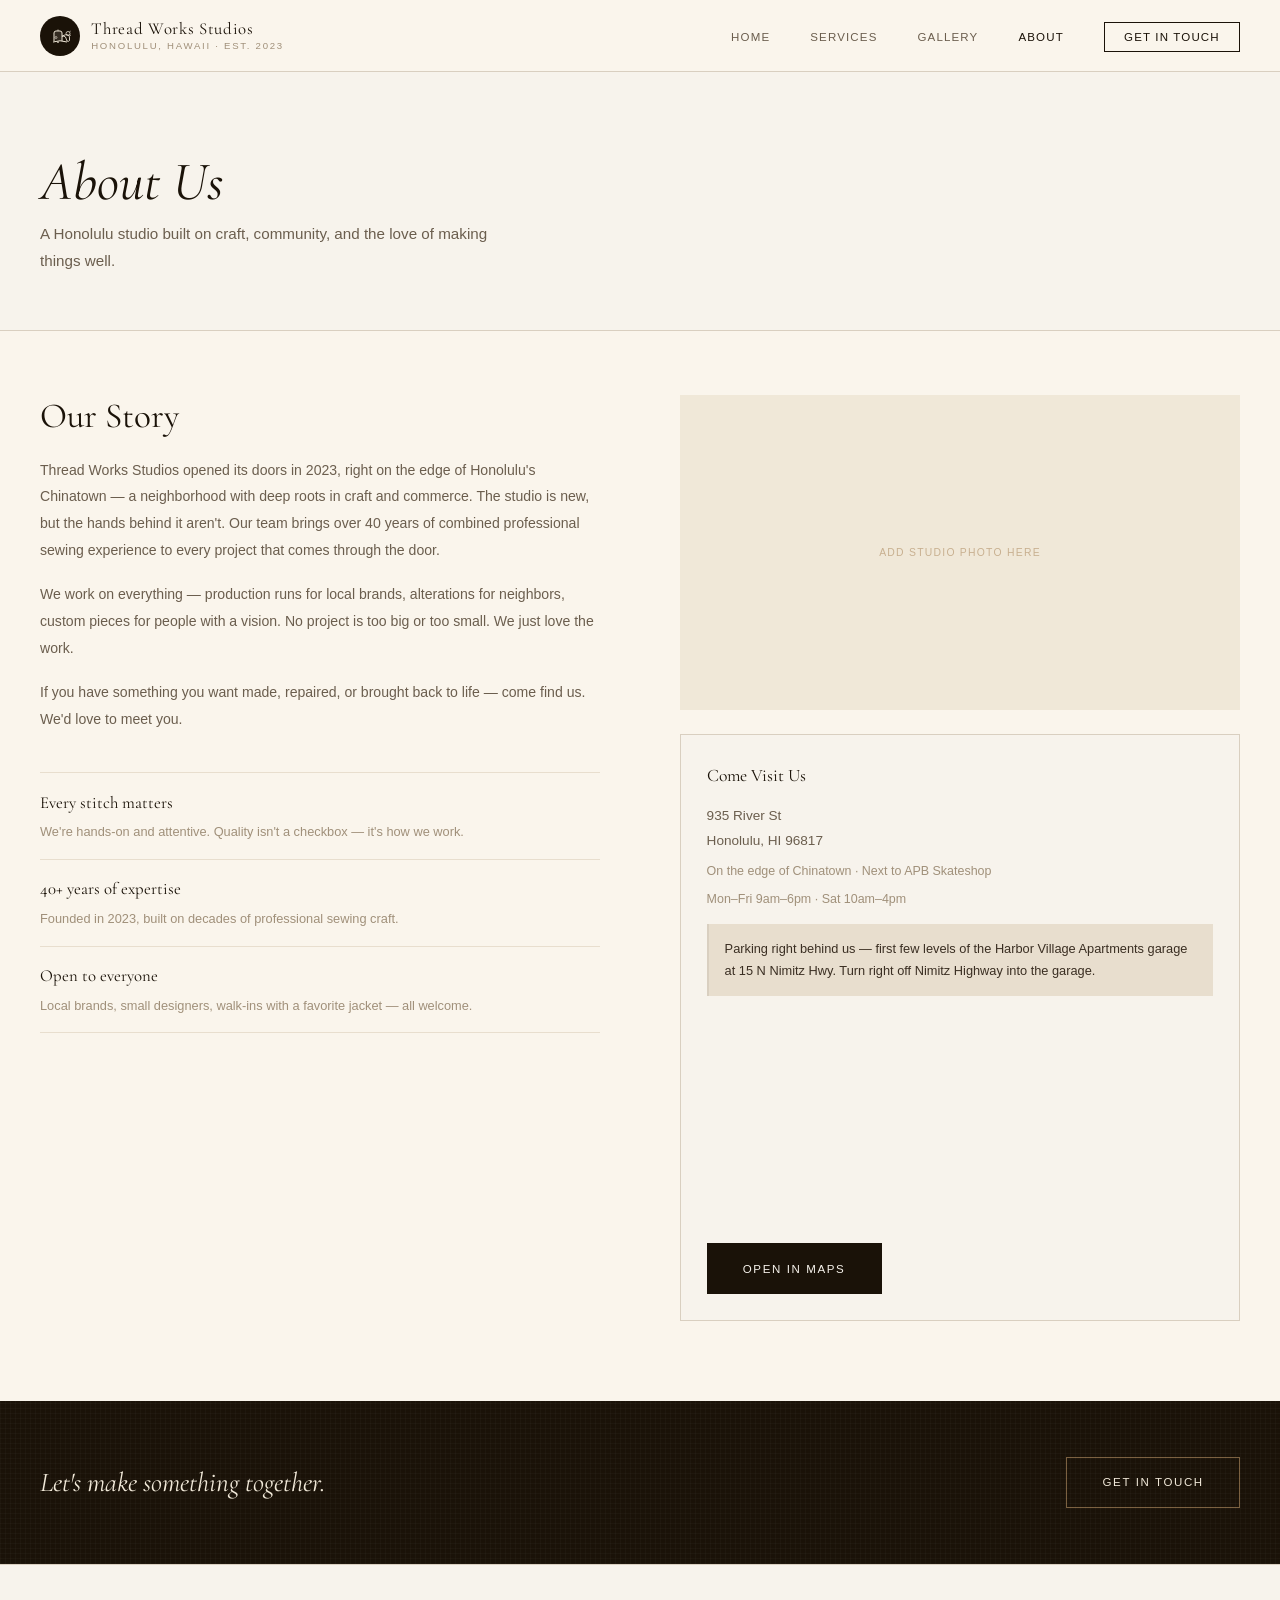
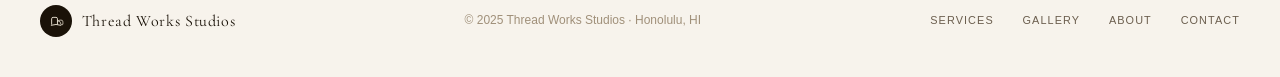
==== about.html @ a7c1d95a "Add files via upload" ====
<!DOCTYPE html>
<html lang="en">
<head>
  <meta charset="UTF-8" />
  <meta name="viewport" content="width=device-width, initial-scale=1.0" />
  <title>About — Thread Works Studios</title>
  <meta name="description" content="Thread Works Studios is a Honolulu sewing studio on the edge of Chinatown. Founded 2023 with 40+ years of combined expertise. 935 River St, Honolulu HI 96817." />
  <link rel="stylesheet" href="style.css" />
</head>
<body>

  <nav class="nav">
    <a href="index.html" class="nav-logo">
      <div class="nav-logo-icon">
        <svg width="22" height="18" viewBox="0 0 44 36" fill="none">
          <path d="M8 30 Q22 25 36 30" stroke="#f0e8d8" stroke-width="2" fill="none"/>
          <path d="M10 28 L10 12 Q10 8 14 8 L22 8 Q26 8 26 12 L26 28" stroke="#f0e8d8" stroke-width="2" fill="none"/>
          <rect x="11" y="9" width="14" height="18" fill="#f0e8d8" opacity=".12" rx="1"/>
          <circle cx="14" cy="21" r="2" stroke="#f0e8d8" stroke-width="1.2" fill="none"/>
          <path d="M18 8 L18 5" stroke="#f0e8d8" stroke-width="1.5"/>
          <path d="M18 32 L18 29" stroke="#f0e8d8" stroke-width="2.5"/>
          <path d="M26 18 Q34 14 39 16 Q41 18 41 22 L41 27 Q39 30 36 28 L33 20 Q30 17 26 19" stroke="#f0e8d8" stroke-width="1.8" fill="none"/>
          <circle cx="38" cy="13" r="4" stroke="#f0e8d8" stroke-width="1.5" fill="none"/>
          <path d="M41 10 L44 7 M41 16 L44 17" stroke="#f0e8d8" stroke-width="1.2"/>
        </svg>
      </div>
      <span class="nav-logo-text">Thread Works Studios<span class="nav-logo-sub">Honolulu, Hawaii · Est. 2023</span></span>
    </a>
    <ul class="nav-links">
      <li><a href="index.html">Home</a></li>
      <li><a href="services.html">Services</a></li>
      <li><a href="gallery.html">Gallery</a></li>
      <li><a href="about.html" class="active">About</a></li>
      <li><a href="contact.html" class="nav-cta">Get in Touch</a></li>
    </ul>
    <button class="nav-toggle" aria-label="Toggle menu">&#9776;</button>
  </nav>

  <section class="page-header">
    <h1>About Us</h1>
    <p>A Honolulu studio built on craft, community, and the love of making things well.</p>
  </section>

  <section class="about-section">
    <div class="about-grid">

      <div class="about-text">
        <h2>Our Story</h2>
        <p>Thread Works Studios opened its doors in 2023, right on the edge of Honolulu's Chinatown — a neighborhood with deep roots in craft and commerce. The studio is new, but the hands behind it aren't. Our team brings over 40 years of combined professional sewing experience to every project that comes through the door.</p>
        <p>We work on everything — production runs for local brands, alterations for neighbors, custom pieces for people with a vision. No project is too big or too small. We just love the work.</p>
        <p>If you have something you want made, repaired, or brought back to life — come find us. We'd love to meet you.</p>

        <div class="values-list">
          <div class="value-item">
            <h4>Every stitch matters</h4>
            <p>We're hands-on and attentive. Quality isn't a checkbox — it's how we work.</p>
          </div>
          <div class="value-item">
            <h4>40+ years of expertise</h4>
            <p>Founded in 2023, built on decades of professional sewing craft.</p>
          </div>
          <div class="value-item">
            <h4>Open to everyone</h4>
            <p>Local brands, small designers, walk-ins with a favorite jacket — all welcome.</p>
          </div>
        </div>
      </div>

      <div>
        <div class="studio-photo">
          <!-- Replace with: <img src="studio-photo.jpg" alt="Thread Works Studios interior" /> -->
          Add studio photo here
        </div>

        <div class="info-card">
          <span class="info-card-title">Come Visit Us</span>
          <p>935 River St<br>Honolulu, HI 96817</p>
          <p class="muted">On the edge of Chinatown · Next to APB Skateshop</p>
          <p class="muted">Mon–Fri 9am–6pm · Sat 10am–4pm</p>

          <div class="parking-note">
            <p>Parking right behind us — first few levels of the Harbor Village Apartments garage at 15 N Nimitz Hwy. Turn right off Nimitz Highway into the garage.</p>
          </div>

          <iframe
            class="map-embed"
            src="https://www.google.com/maps/embed?pb=!1m18!1m12!1m3!1d952.2!2d-157.8637!3d21.3245!2m3!1f0!2f0!3f0!3m2!1i1024!2i768!4f13.1!3m3!1m2!1s0x8c4fa17443898b9f%3A0x520ede00855c7c28!2s935%20River%20St%2C%20Honolulu%2C%20HI%2096817!5e0!3m2!1sen!2sus!4v1"
            allowfullscreen=""
            loading="lazy"
            referrerpolicy="no-referrer-when-downgrade"
            title="Thread Works Studios — 935 River St, Honolulu HI">
          </iframe>

          <a href="https://maps.google.com/?q=935+River+St+Honolulu+HI+96817" target="_blank" rel="noopener" class="btn-primary" style="margin-top:1.2rem">Open in Maps</a>
        </div>
      </div>

    </div>
  </section>

  <section class="strip-cta">
    <p>Let's make something together.</p>
    <a href="contact.html" class="btn-light">Get in Touch</a>
  </section>

  <footer class="footer">
    <div class="footer-inner">
      <div class="footer-logo">
        <div class="footer-logo-icon">
          <svg width="16" height="14" viewBox="0 0 44 36" fill="none">
            <path d="M8 30 Q22 25 36 30" stroke="#f0e8d8" stroke-width="2.5" fill="none"/>
            <path d="M10 28 L10 12 Q10 8 14 8 L22 8 Q26 8 26 12 L26 28" stroke="#f0e8d8" stroke-width="2.5" fill="none"/>
            <path d="M26 18 Q34 14 39 16 Q41 18 41 22 L41 27 Q39 30 36 28 L33 20 Q30 17 26 19" stroke="#f0e8d8" stroke-width="2" fill="none"/>
          </svg>
        </div>
        <span class="footer-logo-text">Thread Works Studios</span>
      </div>
      <p>© 2025 Thread Works Studios · Honolulu, HI</p>
      <nav class="footer-links">
        <a href="services.html">Services</a>
        <a href="gallery.html">Gallery</a>
        <a href="about.html">About</a>
        <a href="contact.html">Contact</a>
      </nav>
    </div>
  </footer>

  <script src="nav.js"></script>
</body>
</html>
---- style.css ----
@import url('https://fonts.googleapis.com/css2?family=Cormorant+Garamond:ital,wght@0,400;0,500;1,400;1,500&display=swap');

*, *::before, *::after { box-sizing: border-box; margin: 0; padding: 0; }

:root {
  --black:      #1a1208;
  --off-black:  #2c1f10;
  --dark-brown: #3a2e22;
  --mid-brown:  #6b5e4e;
  --warm-gray:  #a0907a;
  --light-tan:  #d9cfc0;
  --pale-tan:   #e8dece;
  --off-white:  #f0e8d8;
  --cream:      #f7f3ec;
  --white:      #faf5ec;
  --serif: 'Cormorant Garamond', Georgia, serif;
  --sans:  'Helvetica Neue', Arial, sans-serif;
  --max-w: 1100px;
  --nav-h: 72px;
}

html { scroll-behavior: smooth; }
body { font-family: var(--sans); color: var(--black); background: var(--white); font-size: 16px; line-height: 1.75; -webkit-font-smoothing: antialiased; }
img { display: block; max-width: 100%; }
a   { color: inherit; text-decoration: none; }
ul  { list-style: none; }
.container { max-width: var(--max-w); margin: 0 auto; padding: 0 2.5rem; }

h1 { font-family: var(--serif); font-size: clamp(2.2rem, 5vw, 3.4rem); font-weight: 400; font-style: italic; line-height: 1.12; color: var(--black); }
h2 { font-family: var(--serif); font-size: clamp(1.5rem, 3vw, 2.2rem); font-weight: 400; line-height: 1.2; color: var(--black); }
h3 { font-family: var(--serif); font-size: 1.2rem; font-weight: 400; color: var(--black); margin-bottom: 0.4rem; }
p  { color: var(--mid-brown); }

.btn-primary   { display:inline-block; background:var(--black); color:var(--cream)!important; font-family:var(--sans); font-size:.72rem; letter-spacing:.14em; text-transform:uppercase; padding:.9rem 2.2rem; border:1px solid var(--black); transition:background .2s; }
.btn-primary:hover { background:var(--dark-brown); }
.btn-secondary { display:inline-block; background:transparent; color:var(--black)!important; font-family:var(--sans); font-size:.72rem; letter-spacing:.14em; text-transform:uppercase; padding:.9rem 2.2rem; border:1px solid var(--light-tan); transition:background .2s; }
.btn-secondary:hover { background:var(--off-white); }
.btn-light     { display:inline-block; background:transparent; color:var(--off-white)!important; font-family:var(--sans); font-size:.72rem; letter-spacing:.14em; text-transform:uppercase; padding:.9rem 2.2rem; border:1px solid #7a6040; transition:background .2s; }
.btn-light:hover { background:rgba(255,255,255,.08); }

.tapa-divider { width:100%; height:18px; overflow:hidden; line-height:0; }
.tapa-divider svg { width:100%; height:18px; }

.nav { position:sticky; top:0; z-index:100; background:var(--white); border-bottom:1px solid var(--light-tan); height:var(--nav-h); display:flex; align-items:center; justify-content:space-between; padding:0 2.5rem; }
.nav-logo { display:flex; align-items:center; gap:.7rem; }
.nav-logo-icon { width:40px; height:40px; background:var(--black); border-radius:50%; display:flex; align-items:center; justify-content:center; flex-shrink:0; }
.nav-logo-text { font-family:var(--serif); font-size:1.05rem; letter-spacing:.04em; color:var(--black); line-height:1.2; }
.nav-logo-sub { display:block; font-family:var(--sans); font-size:.6rem; letter-spacing:.18em; text-transform:uppercase; color:var(--warm-gray); margin-top:1px; }
.nav-links { display:flex; align-items:center; gap:2.5rem; }
.nav-links a { font-family:var(--sans); font-size:.72rem; letter-spacing:.1em; text-transform:uppercase; color:var(--mid-brown); transition:color .2s; }
.nav-links a:hover, .nav-links a.active { color:var(--black); }
.nav-cta { border:1px solid var(--black)!important; padding:.5rem 1.2rem!important; color:var(--black)!important; }
.nav-cta:hover { background:var(--off-white)!important; }
.nav-toggle { display:none; background:none; border:none; font-size:1.4rem; cursor:pointer; color:var(--black); }

.hero { display:grid; grid-template-columns:1fr 1fr; min-height:calc(100vh - var(--nav-h)); align-items:stretch; }
.hero-inner { padding:5rem 2.5rem; max-width:560px; margin-left:auto; display:flex; flex-direction:column; justify-content:center; }
.hero-eyebrow { font-family:var(--sans); font-size:.7rem; letter-spacing:.2em; text-transform:uppercase; color:var(--warm-gray); margin-bottom:1.4rem; }
.hero-inner h1 { margin-bottom:1.4rem; }
.hero-sub { font-family:var(--sans); font-size:.95rem; line-height:1.85; color:var(--mid-brown); max-width:400px; }
.hero-visual { background:var(--off-white); display:flex; align-items:center; justify-content:center; flex-direction:column; gap:1rem; overflow:hidden; }
.hero-visual img { width:100%; height:100%; object-fit:cover; }
.hero-img-placeholder { width:100%; height:100%; min-height:480px; display:flex; flex-direction:column; align-items:center; justify-content:center; gap:1rem; background:var(--off-white); color:var(--warm-gray); font-family:var(--sans); font-size:.72rem; letter-spacing:.1em; text-transform:uppercase; }

.local-banner { background:var(--black); padding:1rem 2.5rem; display:flex; align-items:center; justify-content:center; gap:2rem; position:relative; overflow:hidden; }
.local-banner::before { content:''; position:absolute; inset:0; background-image:repeating-linear-gradient(0deg,rgba(255,255,255,.025) 0px,rgba(255,255,255,.025) 1px,transparent 1px,transparent 5px),repeating-linear-gradient(90deg,rgba(255,255,255,.025) 0px,rgba(255,255,255,.025) 1px,transparent 1px,transparent 5px); }
.local-banner span { font-family:var(--sans); font-size:.65rem; letter-spacing:.18em; text-transform:uppercase; color:#c8a87a; position:relative; }
.local-banner .dot { color:#7a6040; font-size:8px; position:relative; }

.services-home { padding:5rem 2.5rem; background:var(--white); border-top:1px solid var(--light-tan); }
.services-home h2 { margin-bottom:.4rem; }
.services-home-sub { font-family:var(--sans); font-size:.7rem; letter-spacing:.16em; text-transform:uppercase; color:var(--warm-gray); margin-bottom:2.5rem; display:block; }
.services-grid { display:grid; grid-template-columns:repeat(4,1fr); gap:1.5rem; }
.service-card { border:1px solid var(--pale-tan); padding:1.6rem 1.3rem; background:var(--cream); }
.service-card-label { font-family:var(--sans); font-size:.62rem; letter-spacing:.18em; text-transform:uppercase; color:#b5a080; display:block; margin-bottom:.7rem; }
.service-card h3 { margin-bottom:.5rem; }
.service-card p { font-family:var(--sans); font-size:.82rem; line-height:1.75; color:#7a6a58; }

.local-section { display:grid; grid-template-columns:1fr 1fr; background:var(--off-white); border-top:1px solid var(--light-tan); }
.local-text { padding:5rem 2.5rem; display:flex; flex-direction:column; justify-content:center; }
.local-text h2 { margin-bottom:1rem; }
.local-text p { font-family:var(--sans); font-size:.95rem; line-height:1.85; color:var(--dark-brown); margin-bottom:1.2rem; }
.local-text p:last-child { margin-bottom:0; }
.local-visual { background:var(--pale-tan); display:flex; align-items:center; justify-content:center; padding:3rem; min-height:320px; }

.stats { display:grid; grid-template-columns:repeat(3,1fr); border-top:1px solid var(--light-tan); border-bottom:1px solid var(--light-tan); background:var(--cream); }
.stat { padding:3rem; text-align:center; border-right:1px solid var(--light-tan); }
.stat:last-child { border-right:none; }
.stat-num { font-family:var(--serif); font-size:2.8rem; font-weight:400; color:var(--black); display:block; margin-bottom:.3rem; }
.stat-label { font-family:var(--sans); font-size:.65rem; letter-spacing:.16em; text-transform:uppercase; color:var(--warm-gray); }

.brands-section { padding:3.5rem 2.5rem; border-top:1px solid var(--light-tan); background:var(--cream); }
.brands-label { font-family:var(--sans); font-size:.65rem; letter-spacing:.18em; text-transform:uppercase; color:var(--warm-gray); text-align:center; display:block; margin-bottom:2.5rem; }
.brands-grid { display:grid; grid-template-columns:repeat(4,1fr); align-items:center; gap:2rem; max-width:800px; margin:0 auto; }
.brand-item { display:flex; align-items:center; justify-content:center; padding:.8rem; filter:grayscale(100%); opacity:.6; transition:opacity .3s, filter .3s; }
.brand-item:hover { opacity:1; filter:grayscale(0%); }
.brand-item img { max-height:52px; max-width:100%; width:auto; object-fit:contain; }

.strip-cta { background:var(--black); padding:3.5rem 2.5rem; display:flex; align-items:center; justify-content:space-between; position:relative; overflow:hidden; }
.strip-cta::before { content:''; position:absolute; inset:0; background-image:repeating-linear-gradient(0deg,rgba(255,255,255,.025) 0px,rgba(255,255,255,.025) 1px,transparent 1px,transparent 5px),repeating-linear-gradient(90deg,rgba(255,255,255,.025) 0px,rgba(255,255,255,.025) 1px,transparent 1px,transparent 5px); }
.strip-cta p { font-family:var(--serif); font-size:1.7rem; font-style:italic; color:var(--off-white); position:relative; }

.page-header { padding:5rem 2.5rem 3.5rem; border-bottom:1px solid var(--light-tan); background:var(--cream); }
.page-header h1 { margin-bottom:.5rem; }
.page-header p { font-family:var(--sans); font-size:.95rem; color:var(--mid-brown); max-width:480px; }

.services-list { padding:4rem 2.5rem; }
.service-row { display:grid; grid-template-columns:1fr 1fr; gap:5rem; align-items:center; padding:4rem 0; border-bottom:1px solid var(--pale-tan); }
.service-row:last-child { border-bottom:none; }
.service-row.reverse .service-text { order:2; }
.service-row.reverse .service-img  { order:1; }
.service-num { font-family:var(--sans); font-size:.62rem; letter-spacing:.2em; text-transform:uppercase; color:var(--warm-gray); display:block; margin-bottom:.8rem; }
.service-text h2 { margin-bottom:1rem; }
.service-text .desc { font-family:var(--sans); font-size:.88rem; line-height:1.85; color:var(--mid-brown); margin-bottom:1.4rem; }
.service-text ul li { font-family:var(--sans); font-size:.82rem; color:var(--mid-brown); padding:.4rem 0 .4rem 1.2rem; border-bottom:1px solid var(--pale-tan); position:relative; }
.service-text ul li:last-child { border-bottom:none; }
.service-text ul li::before { content:'—'; position:absolute; left:0; color:var(--light-tan); }
.service-img { background:var(--off-white); aspect-ratio:4/3; overflow:hidden; }
.service-img img { width:100%; height:100%; object-fit:cover; }
.service-img-placeholder { width:100%; height:100%; display:flex; align-items:center; justify-content:center; font-family:var(--sans); font-size:.65rem; letter-spacing:.12em; text-transform:uppercase; color:#c8b090; background:var(--off-white); aspect-ratio:4/3; }

.gallery-section { padding:3.5rem 2.5rem 5rem; }
.gallery-grid { display:grid; grid-template-columns:repeat(3,1fr); gap:1.2rem; }
.gallery-item { background:var(--off-white); aspect-ratio:3/4; overflow:hidden; }
.gallery-item img { width:100%; height:100%; object-fit:cover; transition:transform .5s ease; }
.gallery-item:hover img { transform:scale(1.03); }
.gallery-placeholder { width:100%; height:100%; display:flex; align-items:center; justify-content:center; font-family:var(--sans); font-size:.65rem; letter-spacing:.12em; text-transform:uppercase; color:#c8b090; background:var(--off-white); aspect-ratio:3/4; }
.gallery-caption { font-family:var(--sans); font-size:.78rem; color:var(--mid-brown); padding:.6rem 0 1rem; }

.about-section { padding:4rem 2.5rem 5rem; }
.about-grid { display:grid; grid-template-columns:1fr 1fr; gap:5rem; align-items:start; }
.about-text h2 { margin-bottom:1.2rem; }
.about-text p { font-family:var(--sans); font-size:.88rem; line-height:1.9; color:var(--mid-brown); margin-bottom:1.1rem; }
.values-list { margin-top:2.5rem; }
.value-item { padding:.9rem 0; border-bottom:1px solid var(--pale-tan); }
.value-item:first-child { border-top:1px solid var(--pale-tan); }
.value-item h4 { font-family:var(--serif); font-size:1.05rem; font-weight:400; color:var(--black); margin-bottom:.2rem; }
.value-item p { font-family:var(--sans); font-size:.8rem; color:var(--warm-gray); margin:0; }
.studio-photo { background:var(--off-white); aspect-ratio:16/9; display:flex; align-items:center; justify-content:center; font-family:var(--sans); font-size:.65rem; letter-spacing:.12em; text-transform:uppercase; color:#c8b090; margin-bottom:1.5rem; overflow:hidden; }
.studio-photo img { width:100%; height:100%; object-fit:cover; }
.info-card { border:1px solid var(--light-tan); background:var(--cream); padding:1.6rem; }
.info-card-title { font-family:var(--serif); font-size:1.1rem; color:var(--black); display:block; margin-bottom:.8rem; }
.info-card p { font-family:var(--sans); font-size:.85rem; color:var(--mid-brown); line-height:1.8; margin-bottom:.4rem; }
.info-card .muted { font-size:.78rem; color:var(--warm-gray); margin-top:.3rem; }
.parking-note { background:var(--pale-tan); border-left:2px solid var(--light-tan); padding:.9rem 1rem; margin-top:.8rem; }
.parking-note p { font-family:var(--sans); font-size:.8rem; color:var(--dark-brown); line-height:1.7; margin:0; }
.map-embed { width:100%; height:200px; border:0; margin-top:1.2rem; filter:grayscale(20%) sepia(10%); }

.contact-section { padding:4rem 2.5rem 5rem; }
.contact-grid { display:grid; grid-template-columns:1fr 1.3fr; gap:5rem; align-items:start; }
.contact-info h2 { margin-bottom:1rem; font-style:italic; }
.contact-info .desc { font-family:var(--sans); font-size:.88rem; line-height:1.85; color:var(--mid-brown); margin-bottom:2rem; }
.contact-detail { padding:.9rem 0; border-bottom:1px solid var(--pale-tan); }
.contact-detail-label { font-family:var(--sans); font-size:.62rem; letter-spacing:.16em; text-transform:uppercase; color:var(--warm-gray); margin-bottom:.25rem; }
.contact-detail p { font-family:var(--sans); font-size:.88rem; color:var(--dark-brown); margin:0; line-height:1.7; }
.contact-form { display:flex; flex-direction:column; gap:1.3rem; }
.form-row { display:grid; grid-template-columns:1fr 1fr; gap:1.3rem; }
.form-group { display:flex; flex-direction:column; gap:.35rem; }
.form-group label { font-family:var(--sans); font-size:.62rem; letter-spacing:.14em; text-transform:uppercase; color:var(--warm-gray); }
.form-group input, .form-group select, .form-group textarea { border:1px solid var(--light-tan); padding:.8rem 1rem; font-family:var(--sans); font-size:.88rem; color:var(--black); background:var(--white); outline:none; border-radius:0; -webkit-appearance:none; transition:border-color .2s; }
.form-group input:focus, .form-group select:focus, .form-group textarea:focus { border-color:var(--black); }
.form-group textarea { resize:vertical; min-height:130px; }

.footer { padding:2.5rem; border-top:1px solid var(--light-tan); background:var(--cream); }
.footer-inner { display:flex; align-items:center; justify-content:space-between; flex-wrap:wrap; gap:1rem; }
.footer-logo { display:flex; align-items:center; gap:.6rem; }
.footer-logo-icon { width:32px; height:32px; background:var(--black); border-radius:50%; display:flex; align-items:center; justify-content:center; flex-shrink:0; }
.footer-logo-text { font-family:var(--serif); font-size:1rem; letter-spacing:.04em; color:var(--black); }
.footer p { font-family:var(--sans); font-size:.75rem; color:var(--warm-gray); }
.footer-links { display:flex; gap:1.8rem; }
.footer-links a { font-family:var(--sans); font-size:.68rem; letter-spacing:.1em; text-transform:uppercase; color:var(--mid-brown); transition:color .2s; }
.footer-links a:hover { color:var(--black); }

@media (max-width:860px) {
  .nav-toggle { display:block; }
  .nav-links { display:none; position:absolute; top:var(--nav-h); left:0; right:0; background:var(--white); border-bottom:1px solid var(--light-tan); flex-direction:column; padding:1.5rem 2.5rem; gap:1.4rem; align-items:flex-start; z-index:99; }
  .nav-links.open { display:flex; }
  .hero { grid-template-columns:1fr; min-height:auto; }
  .hero-visual { min-height:300px; }
  .hero-inner { padding:3.5rem 1.5rem; margin:0; max-width:100%; }
  .services-grid { grid-template-columns:1fr 1fr; }
  .local-section { grid-template-columns:1fr; }
  .stats { grid-template-columns:1fr; }
  .stat { border-right:none; border-bottom:1px solid var(--light-tan); }
  .stat:last-child { border-bottom:none; }
  .brands-grid { grid-template-columns:repeat(2,1fr); }
  .service-row, .service-row.reverse { grid-template-columns:1fr; gap:2rem; }
  .service-row.reverse .service-text { order:1; }
  .service-row.reverse .service-img  { order:2; }
  .gallery-grid { grid-template-columns:1fr 1fr; }
  .about-grid, .contact-grid { grid-template-columns:1fr; gap:3rem; }
  .form-row { grid-template-columns:1fr; }
  .strip-cta { flex-direction:column; text-align:center; gap:1.5rem; }
  .footer-inner { flex-direction:column; align-items:flex-start; gap:1.2rem; }
}
@media (max-width:520px) {
  .services-grid, .gallery-grid { grid-template-columns:1fr; }
}
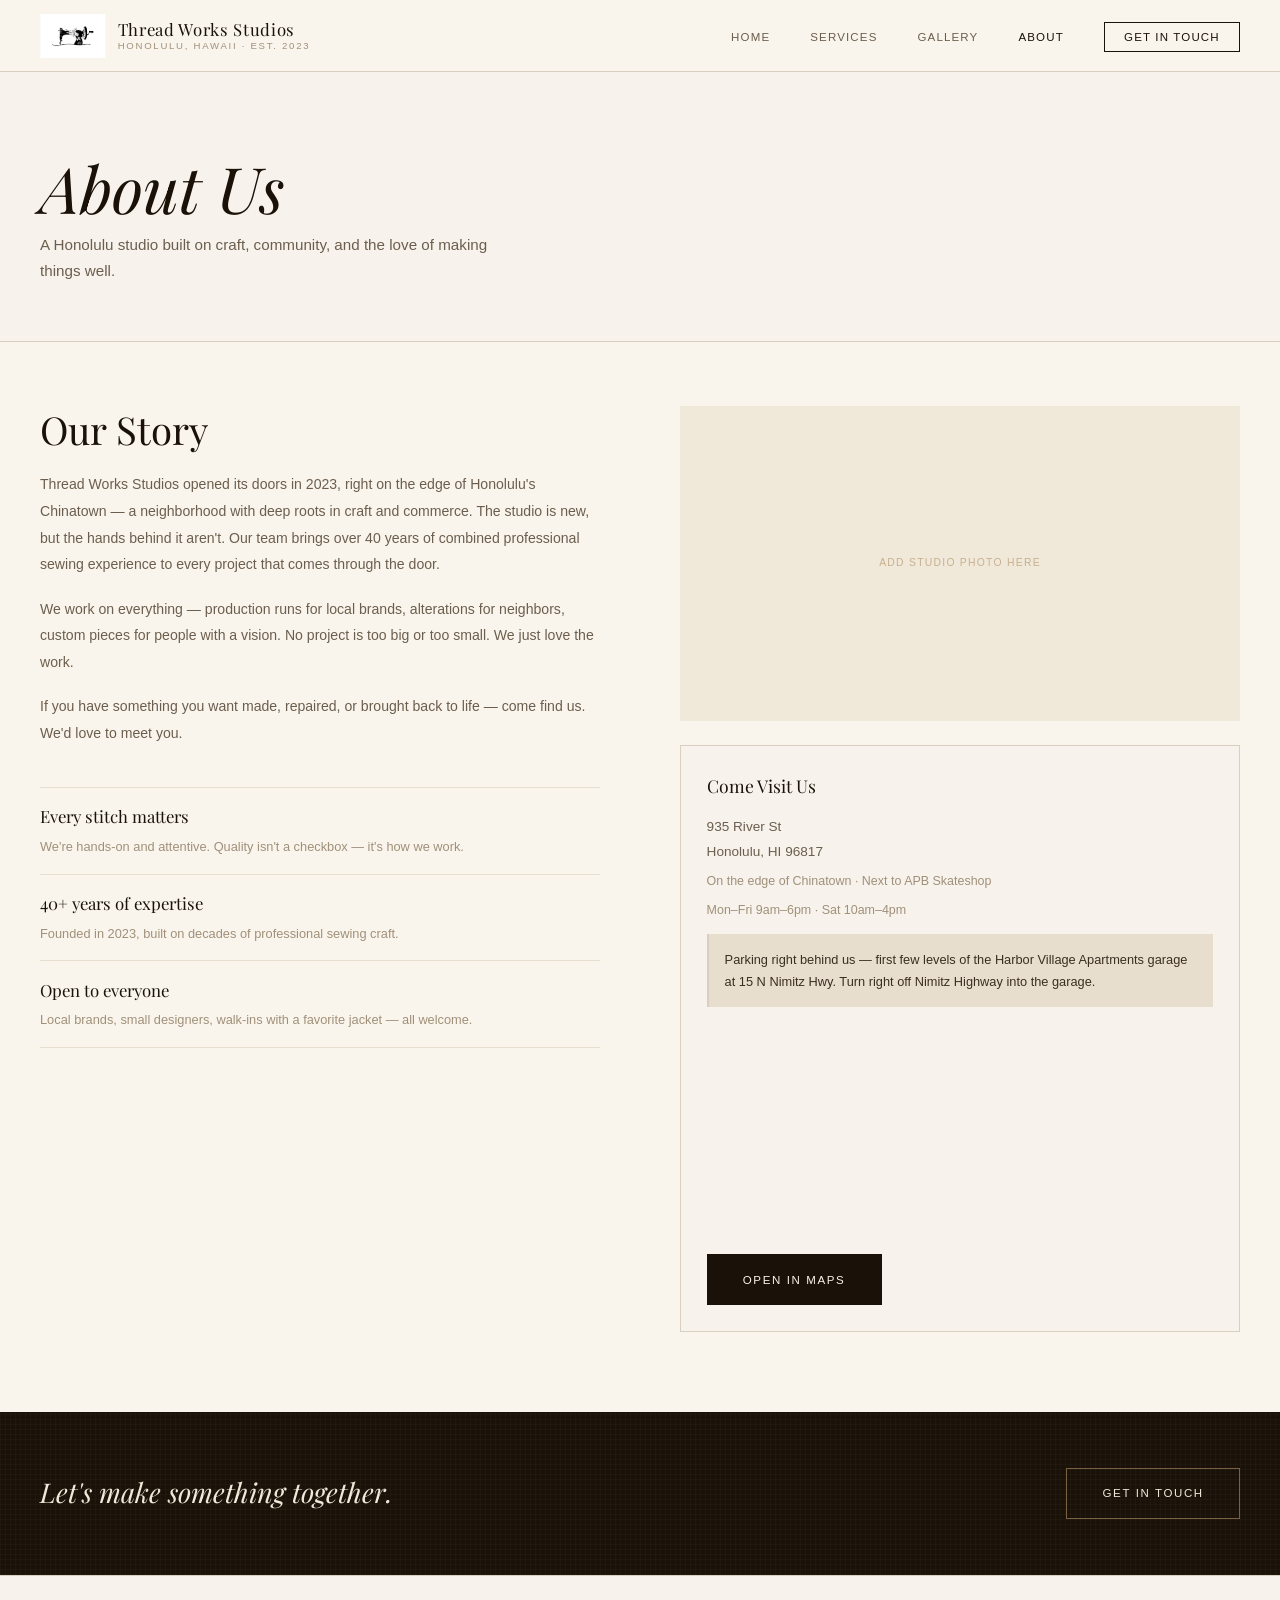
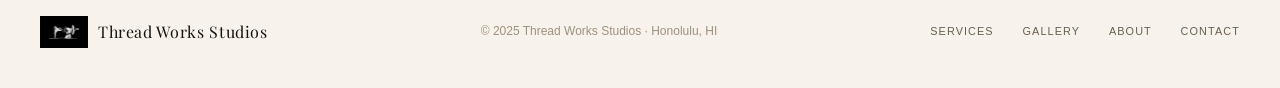
==== commit 3c84c226: "Add files via upload" ====
--- a/about.html
+++ b/about.html
@@ -11,19 +11,7 @@
 
   <nav class="nav">
     <a href="index.html" class="nav-logo">
-      <div class="nav-logo-icon">
-        <svg width="22" height="18" viewBox="0 0 44 36" fill="none">
-          <path d="M8 30 Q22 25 36 30" stroke="#f0e8d8" stroke-width="2" fill="none"/>
-          <path d="M10 28 L10 12 Q10 8 14 8 L22 8 Q26 8 26 12 L26 28" stroke="#f0e8d8" stroke-width="2" fill="none"/>
-          <rect x="11" y="9" width="14" height="18" fill="#f0e8d8" opacity=".12" rx="1"/>
-          <circle cx="14" cy="21" r="2" stroke="#f0e8d8" stroke-width="1.2" fill="none"/>
-          <path d="M18 8 L18 5" stroke="#f0e8d8" stroke-width="1.5"/>
-          <path d="M18 32 L18 29" stroke="#f0e8d8" stroke-width="2.5"/>
-          <path d="M26 18 Q34 14 39 16 Q41 18 41 22 L41 27 Q39 30 36 28 L33 20 Q30 17 26 19" stroke="#f0e8d8" stroke-width="1.8" fill="none"/>
-          <circle cx="38" cy="13" r="4" stroke="#f0e8d8" stroke-width="1.5" fill="none"/>
-          <path d="M41 10 L44 7 M41 16 L44 17" stroke="#f0e8d8" stroke-width="1.2"/>
-        </svg>
-      </div>
+      <img src="logo-symbol.png" alt="Thread Works Studios" style="height:44px;width:auto;" />
       <span class="nav-logo-text">Thread Works Studios<span class="nav-logo-sub">Honolulu, Hawaii · Est. 2023</span></span>
     </a>
     <ul class="nav-links">
@@ -106,13 +94,7 @@
   <footer class="footer">
     <div class="footer-inner">
       <div class="footer-logo">
-        <div class="footer-logo-icon">
-          <svg width="16" height="14" viewBox="0 0 44 36" fill="none">
-            <path d="M8 30 Q22 25 36 30" stroke="#f0e8d8" stroke-width="2.5" fill="none"/>
-            <path d="M10 28 L10 12 Q10 8 14 8 L22 8 Q26 8 26 12 L26 28" stroke="#f0e8d8" stroke-width="2.5" fill="none"/>
-            <path d="M26 18 Q34 14 39 16 Q41 18 41 22 L41 27 Q39 30 36 28 L33 20 Q30 17 26 19" stroke="#f0e8d8" stroke-width="2" fill="none"/>
-          </svg>
-        </div>
+        <img src="logo-symbol.png" alt="Thread Works Studios" style="height:32px;width:auto;filter:invert(1) brightness(0.85);" />
         <span class="footer-logo-text">Thread Works Studios</span>
       </div>
       <p>© 2025 Thread Works Studios · Honolulu, HI</p>
--- a/style.css
+++ b/style.css
@@ -1,4 +1,4 @@
-@import url('https://fonts.googleapis.com/css2?family=Cormorant+Garamond:ital,wght@0,400;0,500;1,400;1,500&display=swap');
+@import url('https://fonts.googleapis.com/css2?family=Playfair+Display:ital,wght@0,400;0,500;0,700;1,400;1,500&display=swap');
 
 *, *::before, *::after { box-sizing: border-box; margin: 0; padding: 0; }
 
@@ -13,7 +13,7 @@
   --off-white:  #f0e8d8;
   --cream:      #f7f3ec;
   --white:      #faf5ec;
-  --serif: 'Cormorant Garamond', Georgia, serif;
+  --serif: 'Playfair Display', Georgia, serif;
   --sans:  'Helvetica Neue', Arial, sans-serif;
   --max-w: 1100px;
   --nav-h: 72px;
@@ -26,9 +26,9 @@
 ul  { list-style: none; }
 .container { max-width: var(--max-w); margin: 0 auto; padding: 0 2.5rem; }
 
-h1 { font-family: var(--serif); font-size: clamp(2.2rem, 5vw, 3.4rem); font-weight: 400; font-style: italic; line-height: 1.12; color: var(--black); }
-h2 { font-family: var(--serif); font-size: clamp(1.5rem, 3vw, 2.2rem); font-weight: 400; line-height: 1.2; color: var(--black); }
-h3 { font-family: var(--serif); font-size: 1.2rem; font-weight: 400; color: var(--black); margin-bottom: 0.4rem; }
+h1 { font-family: var(--serif); font-size: clamp(2.6rem, 5vw, 4rem); font-weight: 400; font-style: italic; line-height: 1.12; color: var(--black); }
+h2 { font-family: var(--serif); font-size: clamp(1.8rem, 3vw, 2.6rem); font-weight: 400; line-height: 1.2; color: var(--black); }
+h3 { font-family: var(--serif); font-size: 1.35rem; font-weight: 400; color: var(--black); margin-bottom: 0.4rem; }
 p  { color: var(--mid-brown); }
 
 .btn-primary   { display:inline-block; background:var(--black); color:var(--cream)!important; font-family:var(--sans); font-size:.72rem; letter-spacing:.14em; text-transform:uppercase; padding:.9rem 2.2rem; border:1px solid var(--black); transition:background .2s; }
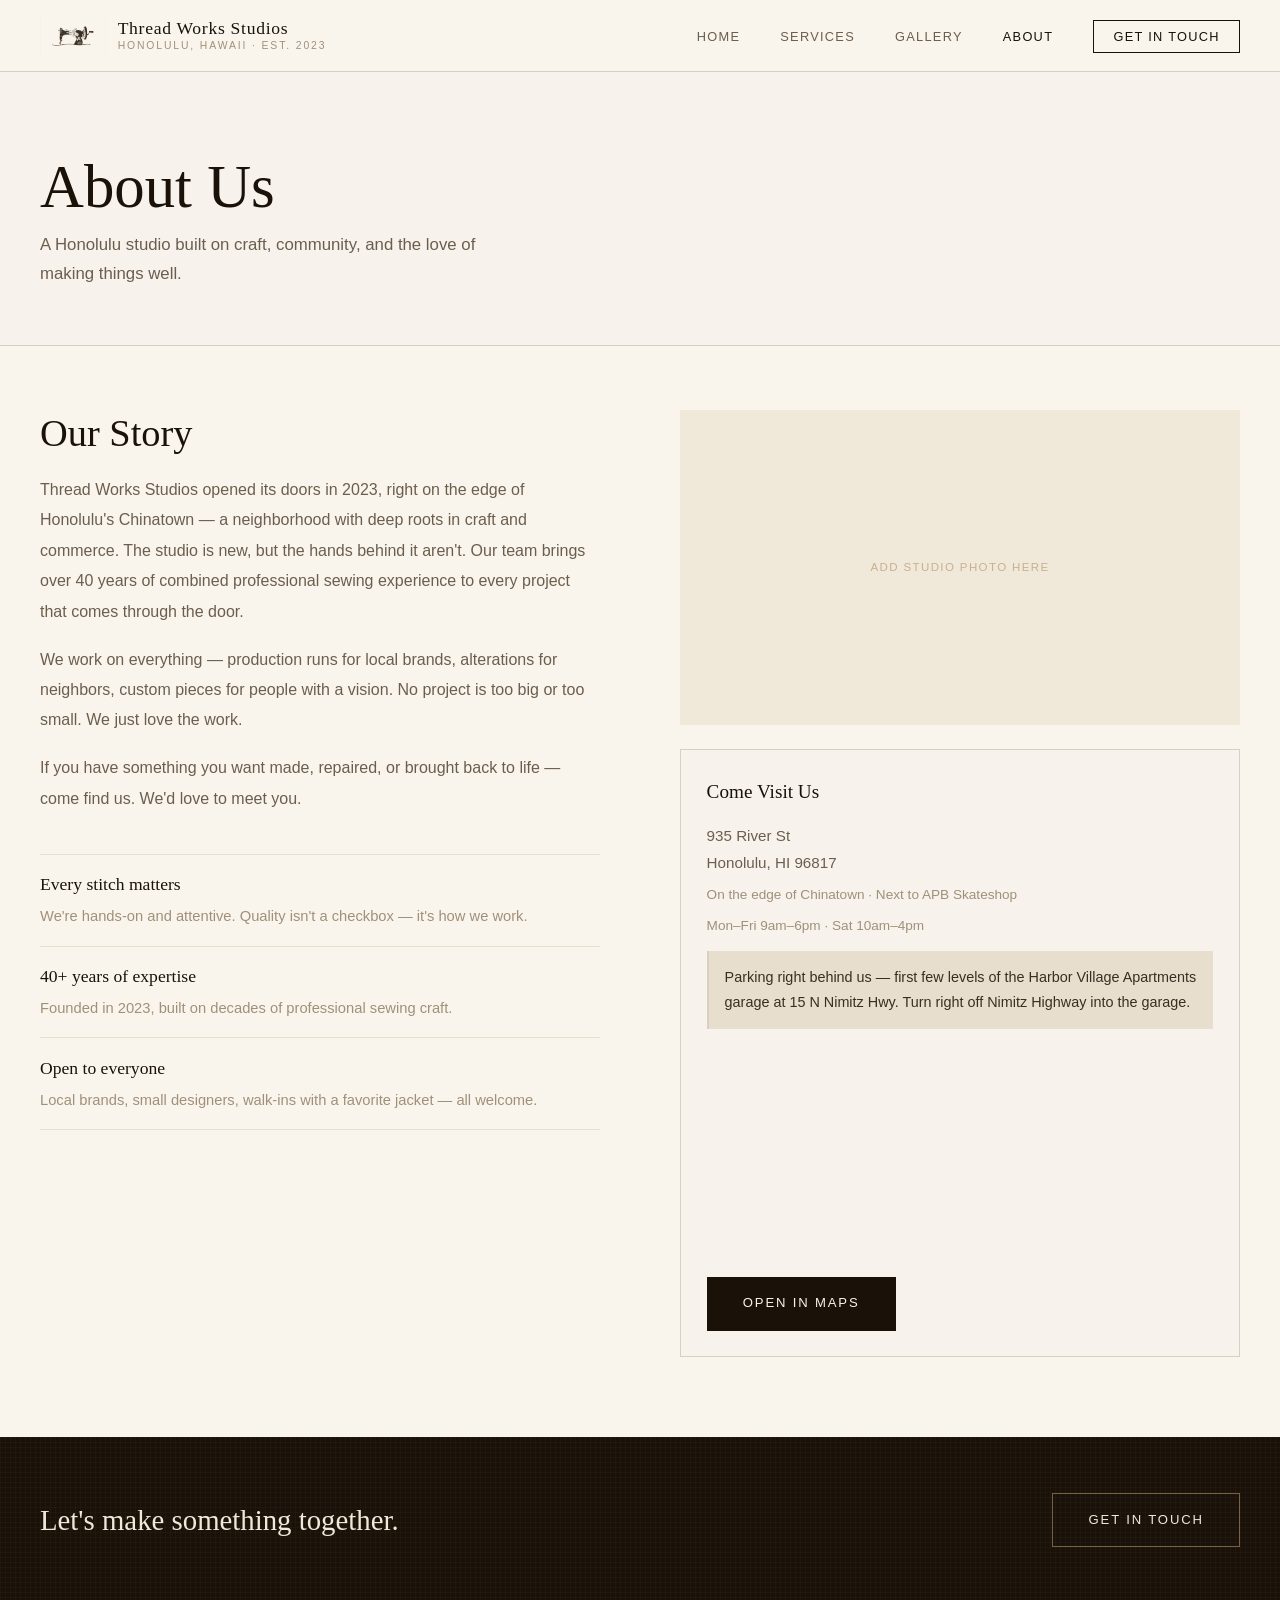
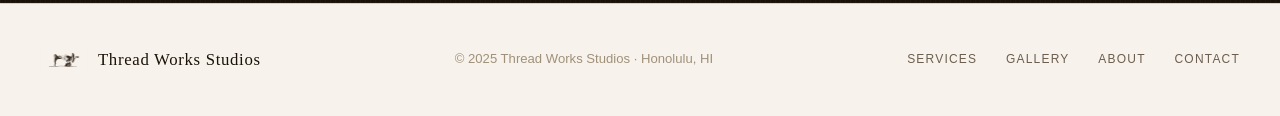
==== commit 5e753c0a: "Add files via upload" ====
--- a/about.html
+++ b/about.html
@@ -9,9 +9,9 @@
 </head>
 <body>
 
-  <nav class="nav">
+    <nav class="nav">
     <a href="index.html" class="nav-logo">
-      <img src="logo-symbol.png" alt="Thread Works Studios" style="height:44px;width:auto;" />
+      <img src="logo-symbol-transparent.png" alt="Thread Works Studios" />
       <span class="nav-logo-text">Thread Works Studios<span class="nav-logo-sub">Honolulu, Hawaii · Est. 2023</span></span>
     </a>
     <ul class="nav-links">
@@ -91,13 +91,13 @@
     <a href="contact.html" class="btn-light">Get in Touch</a>
   </section>
 
-  <footer class="footer">
+    <footer class="footer">
     <div class="footer-inner">
       <div class="footer-logo">
-        <img src="logo-symbol.png" alt="Thread Works Studios" style="height:32px;width:auto;filter:invert(1) brightness(0.85);" />
+        <img src="logo-symbol-transparent.png" alt="Thread Works Studios" />
         <span class="footer-logo-text">Thread Works Studios</span>
       </div>
-      <p>© 2025 Thread Works Studios · Honolulu, HI</p>
+      <p>&copy; 2025 Thread Works Studios &middot; Honolulu, HI</p>
       <nav class="footer-links">
         <a href="services.html">Services</a>
         <a href="gallery.html">Gallery</a>
--- a/style.css
+++ b/style.css
@@ -1,5 +1,3 @@
-@import url('https://fonts.googleapis.com/css2?family=Playfair+Display:ital,wght@0,400;0,500;0,700;1,400;1,500&display=swap');
-
 *, *::before, *::after { box-sizing: border-box; margin: 0; padding: 0; }
 
 :root {
@@ -13,41 +11,43 @@
   --off-white:  #f0e8d8;
   --cream:      #f7f3ec;
   --white:      #faf5ec;
-  --serif: 'Playfair Display', Georgia, serif;
+  --serif: Georgia, 'Times New Roman', serif;
   --sans:  'Helvetica Neue', Arial, sans-serif;
   --max-w: 1100px;
   --nav-h: 72px;
+  --tapa: url("data:image/svg+xml,%3Csvg xmlns='http://www.w3.org/2000/svg' width='18' height='18'%3E%3Crect width='18' height='18' fill='%23f0e8d8'/%3E%3Crect x='0' y='8' width='18' height='1' fill='%23c8b090' opacity='.35'/%3E%3Crect x='8' y='0' width='1' height='18' fill='%23c8b090' opacity='.35'/%3E%3Crect x='3' y='3' width='3' height='3' fill='%23c8b090' opacity='.18'/%3E%3Crect x='12' y='12' width='3' height='3' fill='%23c8b090' opacity='.18'/%3E%3Crect x='3' y='12' width='3' height='3' fill='%23c8b090' opacity='.18'/%3E%3Crect x='12' y='3' width='3' height='3' fill='%23c8b090' opacity='.18'/%3E%3C/svg%3E");
 }
 
 html { scroll-behavior: smooth; }
-body { font-family: var(--sans); color: var(--black); background: var(--white); font-size: 16px; line-height: 1.75; -webkit-font-smoothing: antialiased; }
+body { font-family: var(--sans); color: var(--black); background: var(--white); font-size: 17px; line-height: 1.75; -webkit-font-smoothing: antialiased; }
 img { display: block; max-width: 100%; }
 a   { color: inherit; text-decoration: none; }
 ul  { list-style: none; }
 .container { max-width: var(--max-w); margin: 0 auto; padding: 0 2.5rem; }
 
-h1 { font-family: var(--serif); font-size: clamp(2.6rem, 5vw, 4rem); font-weight: 400; font-style: italic; line-height: 1.12; color: var(--black); }
-h2 { font-family: var(--serif); font-size: clamp(1.8rem, 3vw, 2.6rem); font-weight: 400; line-height: 1.2; color: var(--black); }
+h1 { font-family: var(--serif); font-size: clamp(2.4rem, 5vw, 3.8rem); font-weight: 400; line-height: 1.15; color: var(--black); }
+h2 { font-family: var(--serif); font-size: clamp(1.7rem, 3vw, 2.6rem); font-weight: 400; line-height: 1.2; color: var(--black); }
 h3 { font-family: var(--serif); font-size: 1.35rem; font-weight: 400; color: var(--black); margin-bottom: 0.4rem; }
 p  { color: var(--mid-brown); }
 
-.btn-primary   { display:inline-block; background:var(--black); color:var(--cream)!important; font-family:var(--sans); font-size:.72rem; letter-spacing:.14em; text-transform:uppercase; padding:.9rem 2.2rem; border:1px solid var(--black); transition:background .2s; }
+.serif-amp { font-family: Georgia, serif; font-style: italic; }
+
+.btn-primary   { display:inline-block; background:var(--black); color:var(--cream)!important; font-family:var(--sans); font-size:.82rem; letter-spacing:.14em; text-transform:uppercase; padding:.9rem 2.2rem; border:1px solid var(--black); transition:background .2s; }
 .btn-primary:hover { background:var(--dark-brown); }
-.btn-secondary { display:inline-block; background:transparent; color:var(--black)!important; font-family:var(--sans); font-size:.72rem; letter-spacing:.14em; text-transform:uppercase; padding:.9rem 2.2rem; border:1px solid var(--light-tan); transition:background .2s; }
+.btn-secondary { display:inline-block; background:transparent; color:var(--black)!important; font-family:var(--sans); font-size:.82rem; letter-spacing:.14em; text-transform:uppercase; padding:.9rem 2.2rem; border:1px solid var(--light-tan); transition:background .2s; }
 .btn-secondary:hover { background:var(--off-white); }
-.btn-light     { display:inline-block; background:transparent; color:var(--off-white)!important; font-family:var(--sans); font-size:.72rem; letter-spacing:.14em; text-transform:uppercase; padding:.9rem 2.2rem; border:1px solid #7a6040; transition:background .2s; }
+.btn-light     { display:inline-block; background:transparent; color:var(--off-white)!important; font-family:var(--sans); font-size:.82rem; letter-spacing:.14em; text-transform:uppercase; padding:.9rem 2.2rem; border:1px solid #7a6040; transition:background .2s; }
 .btn-light:hover { background:rgba(255,255,255,.08); }
 
-.tapa-divider { width:100%; height:18px; overflow:hidden; line-height:0; }
-.tapa-divider svg { width:100%; height:18px; }
+.tapa-divider { width:100%; height:18px; overflow:hidden; line-height:0; background-image:var(--tapa); background-size:18px 18px; }
 
 .nav { position:sticky; top:0; z-index:100; background:var(--white); border-bottom:1px solid var(--light-tan); height:var(--nav-h); display:flex; align-items:center; justify-content:space-between; padding:0 2.5rem; }
 .nav-logo { display:flex; align-items:center; gap:.7rem; }
-.nav-logo-icon { width:40px; height:40px; background:var(--black); border-radius:50%; display:flex; align-items:center; justify-content:center; flex-shrink:0; }
-.nav-logo-text { font-family:var(--serif); font-size:1.05rem; letter-spacing:.04em; color:var(--black); line-height:1.2; }
-.nav-logo-sub { display:block; font-family:var(--sans); font-size:.6rem; letter-spacing:.18em; text-transform:uppercase; color:var(--warm-gray); margin-top:1px; }
+.nav-logo img { height:44px; width:auto; }
+.nav-logo-text { font-family:var(--serif); font-size:1.1rem; letter-spacing:.04em; color:var(--black); line-height:1.2; }
+.nav-logo-sub { display:block; font-family:var(--sans); font-size:.65rem; letter-spacing:.18em; text-transform:uppercase; color:var(--warm-gray); margin-top:1px; }
 .nav-links { display:flex; align-items:center; gap:2.5rem; }
-.nav-links a { font-family:var(--sans); font-size:.72rem; letter-spacing:.1em; text-transform:uppercase; color:var(--mid-brown); transition:color .2s; }
+.nav-links a { font-family:var(--sans); font-size:.8rem; letter-spacing:.1em; text-transform:uppercase; color:var(--mid-brown); transition:color .2s; }
 .nav-links a:hover, .nav-links a.active { color:var(--black); }
 .nav-cta { border:1px solid var(--black)!important; padding:.5rem 1.2rem!important; color:var(--black)!important; }
 .nav-cta:hover { background:var(--off-white)!important; }
@@ -55,120 +55,133 @@
 
 .hero { display:grid; grid-template-columns:1fr 1fr; min-height:calc(100vh - var(--nav-h)); align-items:stretch; }
 .hero-inner { padding:5rem 2.5rem; max-width:560px; margin-left:auto; display:flex; flex-direction:column; justify-content:center; }
-.hero-eyebrow { font-family:var(--sans); font-size:.7rem; letter-spacing:.2em; text-transform:uppercase; color:var(--warm-gray); margin-bottom:1.4rem; }
+.hero-eyebrow { font-family:var(--sans); font-size:.78rem; letter-spacing:.2em; text-transform:uppercase; color:var(--warm-gray); margin-bottom:1.4rem; }
 .hero-inner h1 { margin-bottom:1.4rem; }
-.hero-sub { font-family:var(--sans); font-size:.95rem; line-height:1.85; color:var(--mid-brown); max-width:400px; }
+.hero-sub { font-family:var(--sans); font-size:1.05rem; line-height:1.85; color:var(--mid-brown); max-width:420px; }
 .hero-visual { background:var(--off-white); display:flex; align-items:center; justify-content:center; flex-direction:column; gap:1rem; overflow:hidden; }
 .hero-visual img { width:100%; height:100%; object-fit:cover; }
-.hero-img-placeholder { width:100%; height:100%; min-height:480px; display:flex; flex-direction:column; align-items:center; justify-content:center; gap:1rem; background:var(--off-white); color:var(--warm-gray); font-family:var(--sans); font-size:.72rem; letter-spacing:.1em; text-transform:uppercase; }
+.hero-img-placeholder { width:100%; height:100%; min-height:480px; display:flex; flex-direction:column; align-items:center; justify-content:center; gap:1rem; background:var(--off-white); color:var(--warm-gray); font-family:var(--sans); font-size:.78rem; letter-spacing:.1em; text-transform:uppercase; }
 
 .local-banner { background:var(--black); padding:1rem 2.5rem; display:flex; align-items:center; justify-content:center; gap:2rem; position:relative; overflow:hidden; }
 .local-banner::before { content:''; position:absolute; inset:0; background-image:repeating-linear-gradient(0deg,rgba(255,255,255,.025) 0px,rgba(255,255,255,.025) 1px,transparent 1px,transparent 5px),repeating-linear-gradient(90deg,rgba(255,255,255,.025) 0px,rgba(255,255,255,.025) 1px,transparent 1px,transparent 5px); }
-.local-banner span { font-family:var(--sans); font-size:.65rem; letter-spacing:.18em; text-transform:uppercase; color:#c8a87a; position:relative; }
+.local-banner span { font-family:var(--sans); font-size:.72rem; letter-spacing:.18em; text-transform:uppercase; color:#c8a87a; position:relative; }
 .local-banner .dot { color:#7a6040; font-size:8px; position:relative; }
 
 .services-home { padding:5rem 2.5rem; background:var(--white); border-top:1px solid var(--light-tan); }
 .services-home h2 { margin-bottom:.4rem; }
-.services-home-sub { font-family:var(--sans); font-size:.7rem; letter-spacing:.16em; text-transform:uppercase; color:var(--warm-gray); margin-bottom:2.5rem; display:block; }
+.services-home-sub { font-family:var(--sans); font-size:.78rem; letter-spacing:.16em; text-transform:uppercase; color:var(--warm-gray); margin-bottom:2.5rem; display:block; }
 .services-grid { display:grid; grid-template-columns:repeat(4,1fr); gap:1.5rem; }
 .service-card { border:1px solid var(--pale-tan); padding:1.6rem 1.3rem; background:var(--cream); }
-.service-card-label { font-family:var(--sans); font-size:.62rem; letter-spacing:.18em; text-transform:uppercase; color:#b5a080; display:block; margin-bottom:.7rem; }
+.service-card-label { font-family:var(--sans); font-size:.7rem; letter-spacing:.18em; text-transform:uppercase; color:#b5a080; display:block; margin-bottom:.7rem; }
 .service-card h3 { margin-bottom:.5rem; }
-.service-card p { font-family:var(--sans); font-size:.82rem; line-height:1.75; color:#7a6a58; }
+.service-card p { font-family:var(--sans); font-size:.95rem; line-height:1.75; color:#7a6a58; }
 
 .local-section { display:grid; grid-template-columns:1fr 1fr; background:var(--off-white); border-top:1px solid var(--light-tan); }
 .local-text { padding:5rem 2.5rem; display:flex; flex-direction:column; justify-content:center; }
 .local-text h2 { margin-bottom:1rem; }
-.local-text p { font-family:var(--sans); font-size:.95rem; line-height:1.85; color:var(--dark-brown); margin-bottom:1.2rem; }
+.local-text p { font-family:var(--sans); font-size:1.05rem; line-height:1.85; color:var(--dark-brown); margin-bottom:1.2rem; }
 .local-text p:last-child { margin-bottom:0; }
-.local-visual { background:var(--pale-tan); display:flex; align-items:center; justify-content:center; padding:3rem; min-height:320px; }
+.local-visual { background:var(--pale-tan); display:flex; align-items:center; justify-content:center; padding:3rem; min-height:320px; position:relative; overflow:hidden; }
+.local-visual-amp { font-family:Georgia,serif; font-style:italic; font-size:18rem; color:rgba(58,46,34,.08); line-height:1; user-select:none; position:absolute; }
 
 .stats { display:grid; grid-template-columns:repeat(3,1fr); border-top:1px solid var(--light-tan); border-bottom:1px solid var(--light-tan); background:var(--cream); }
 .stat { padding:3rem; text-align:center; border-right:1px solid var(--light-tan); }
 .stat:last-child { border-right:none; }
 .stat-num { font-family:var(--serif); font-size:2.8rem; font-weight:400; color:var(--black); display:block; margin-bottom:.3rem; }
-.stat-label { font-family:var(--sans); font-size:.65rem; letter-spacing:.16em; text-transform:uppercase; color:var(--warm-gray); }
+.stat-label { font-family:var(--sans); font-size:.75rem; letter-spacing:.16em; text-transform:uppercase; color:var(--warm-gray); }
 
 .brands-section { padding:3.5rem 2.5rem; border-top:1px solid var(--light-tan); background:var(--cream); }
-.brands-label { font-family:var(--sans); font-size:.65rem; letter-spacing:.18em; text-transform:uppercase; color:var(--warm-gray); text-align:center; display:block; margin-bottom:2.5rem; }
+.brands-label { font-family:var(--sans); font-size:.72rem; letter-spacing:.18em; text-transform:uppercase; color:var(--warm-gray); text-align:center; display:block; margin-bottom:2.5rem; }
 .brands-grid { display:grid; grid-template-columns:repeat(4,1fr); align-items:center; gap:2rem; max-width:800px; margin:0 auto; }
 .brand-item { display:flex; align-items:center; justify-content:center; padding:.8rem; filter:grayscale(100%); opacity:.6; transition:opacity .3s, filter .3s; }
 .brand-item:hover { opacity:1; filter:grayscale(0%); }
-.brand-item img { max-height:52px; max-width:100%; width:auto; object-fit:contain; }
+.brand-item img { max-height:56px; max-width:100%; width:auto; object-fit:contain; }
+.brand-item.dark-logo { filter:none; opacity:.75; }
+.brand-item.dark-logo:hover { opacity:1; }
 
 .strip-cta { background:var(--black); padding:3.5rem 2.5rem; display:flex; align-items:center; justify-content:space-between; position:relative; overflow:hidden; }
 .strip-cta::before { content:''; position:absolute; inset:0; background-image:repeating-linear-gradient(0deg,rgba(255,255,255,.025) 0px,rgba(255,255,255,.025) 1px,transparent 1px,transparent 5px),repeating-linear-gradient(90deg,rgba(255,255,255,.025) 0px,rgba(255,255,255,.025) 1px,transparent 1px,transparent 5px); }
-.strip-cta p { font-family:var(--serif); font-size:1.7rem; font-style:italic; color:var(--off-white); position:relative; }
+.strip-cta p { font-family:var(--serif); font-size:1.8rem; color:var(--off-white); position:relative; }
 
 .page-header { padding:5rem 2.5rem 3.5rem; border-bottom:1px solid var(--light-tan); background:var(--cream); }
 .page-header h1 { margin-bottom:.5rem; }
-.page-header p { font-family:var(--sans); font-size:.95rem; color:var(--mid-brown); max-width:480px; }
-
-.services-list { padding:4rem 2.5rem; }
-.service-row { display:grid; grid-template-columns:1fr 1fr; gap:5rem; align-items:center; padding:4rem 0; border-bottom:1px solid var(--pale-tan); }
-.service-row:last-child { border-bottom:none; }
+.page-header p { font-family:var(--sans); font-size:1.05rem; color:var(--mid-brown); max-width:480px; }
+
+.services-list { padding:4rem 2.5rem; background-image:var(--tapa); background-size:18px 18px; }
+.service-row { display:grid; grid-template-columns:1fr 1fr; gap:5rem; align-items:center; padding:4rem 3rem; border-bottom:1px solid var(--pale-tan); background:var(--white); margin-bottom:2rem; }
+.service-row:last-child { border-bottom:none; margin-bottom:0; }
 .service-row.reverse .service-text { order:2; }
 .service-row.reverse .service-img  { order:1; }
-.service-num { font-family:var(--sans); font-size:.62rem; letter-spacing:.2em; text-transform:uppercase; color:var(--warm-gray); display:block; margin-bottom:.8rem; }
+.service-num { font-family:var(--sans); font-size:.7rem; letter-spacing:.2em; text-transform:uppercase; color:var(--warm-gray); display:block; margin-bottom:.8rem; }
 .service-text h2 { margin-bottom:1rem; }
-.service-text .desc { font-family:var(--sans); font-size:.88rem; line-height:1.85; color:var(--mid-brown); margin-bottom:1.4rem; }
-.service-text ul li { font-family:var(--sans); font-size:.82rem; color:var(--mid-brown); padding:.4rem 0 .4rem 1.2rem; border-bottom:1px solid var(--pale-tan); position:relative; }
+.service-text .desc { font-family:var(--sans); font-size:1rem; line-height:1.85; color:var(--mid-brown); margin-bottom:1.4rem; }
+.service-text ul li { font-family:var(--sans); font-size:.95rem; color:var(--mid-brown); padding:.45rem 0 .45rem 1.2rem; border-bottom:1px solid var(--pale-tan); position:relative; }
 .service-text ul li:last-child { border-bottom:none; }
 .service-text ul li::before { content:'—'; position:absolute; left:0; color:var(--light-tan); }
 .service-img { background:var(--off-white); aspect-ratio:4/3; overflow:hidden; }
 .service-img img { width:100%; height:100%; object-fit:cover; }
-.service-img-placeholder { width:100%; height:100%; display:flex; align-items:center; justify-content:center; font-family:var(--sans); font-size:.65rem; letter-spacing:.12em; text-transform:uppercase; color:#c8b090; background:var(--off-white); aspect-ratio:4/3; }
-
-.gallery-section { padding:3.5rem 2.5rem 5rem; }
+.service-img-placeholder { width:100%; height:100%; display:flex; align-items:center; justify-content:center; font-family:var(--sans); font-size:.72rem; letter-spacing:.12em; text-transform:uppercase; color:#c8b090; background:var(--off-white); aspect-ratio:4/3; }
+
+.gallery-section { padding:3.5rem 2.5rem 5rem; background-image:var(--tapa); background-size:18px 18px; }
 .gallery-grid { display:grid; grid-template-columns:repeat(3,1fr); gap:1.2rem; }
 .gallery-item { background:var(--off-white); aspect-ratio:3/4; overflow:hidden; }
 .gallery-item img { width:100%; height:100%; object-fit:cover; transition:transform .5s ease; }
 .gallery-item:hover img { transform:scale(1.03); }
-.gallery-placeholder { width:100%; height:100%; display:flex; align-items:center; justify-content:center; font-family:var(--sans); font-size:.65rem; letter-spacing:.12em; text-transform:uppercase; color:#c8b090; background:var(--off-white); aspect-ratio:3/4; }
-.gallery-caption { font-family:var(--sans); font-size:.78rem; color:var(--mid-brown); padding:.6rem 0 1rem; }
+.gallery-placeholder { width:100%; height:100%; display:flex; align-items:center; justify-content:center; font-family:var(--sans); font-size:.72rem; letter-spacing:.12em; text-transform:uppercase; color:#c8b090; background:var(--off-white); aspect-ratio:3/4; }
+.gallery-caption { font-family:var(--sans); font-size:.88rem; color:var(--mid-brown); padding:.6rem 0 1rem; }
 
 .about-section { padding:4rem 2.5rem 5rem; }
 .about-grid { display:grid; grid-template-columns:1fr 1fr; gap:5rem; align-items:start; }
 .about-text h2 { margin-bottom:1.2rem; }
-.about-text p { font-family:var(--sans); font-size:.88rem; line-height:1.9; color:var(--mid-brown); margin-bottom:1.1rem; }
+.about-text p { font-family:var(--sans); font-size:1rem; line-height:1.9; color:var(--mid-brown); margin-bottom:1.1rem; }
 .values-list { margin-top:2.5rem; }
 .value-item { padding:.9rem 0; border-bottom:1px solid var(--pale-tan); }
 .value-item:first-child { border-top:1px solid var(--pale-tan); }
-.value-item h4 { font-family:var(--serif); font-size:1.05rem; font-weight:400; color:var(--black); margin-bottom:.2rem; }
-.value-item p { font-family:var(--sans); font-size:.8rem; color:var(--warm-gray); margin:0; }
-.studio-photo { background:var(--off-white); aspect-ratio:16/9; display:flex; align-items:center; justify-content:center; font-family:var(--sans); font-size:.65rem; letter-spacing:.12em; text-transform:uppercase; color:#c8b090; margin-bottom:1.5rem; overflow:hidden; }
+.value-item h4 { font-family:var(--serif); font-size:1.1rem; font-weight:400; color:var(--black); margin-bottom:.2rem; }
+.value-item p { font-family:var(--sans); font-size:.92rem; color:var(--warm-gray); margin:0; }
+.studio-photo { background:var(--off-white); aspect-ratio:16/9; display:flex; align-items:center; justify-content:center; font-family:var(--sans); font-size:.72rem; letter-spacing:.12em; text-transform:uppercase; color:#c8b090; margin-bottom:1.5rem; overflow:hidden; }
 .studio-photo img { width:100%; height:100%; object-fit:cover; }
 .info-card { border:1px solid var(--light-tan); background:var(--cream); padding:1.6rem; }
-.info-card-title { font-family:var(--serif); font-size:1.1rem; color:var(--black); display:block; margin-bottom:.8rem; }
-.info-card p { font-family:var(--sans); font-size:.85rem; color:var(--mid-brown); line-height:1.8; margin-bottom:.4rem; }
-.info-card .muted { font-size:.78rem; color:var(--warm-gray); margin-top:.3rem; }
+.info-card-title { font-family:var(--serif); font-size:1.2rem; color:var(--black); display:block; margin-bottom:.8rem; }
+.info-card p { font-family:var(--sans); font-size:.95rem; color:var(--mid-brown); line-height:1.8; margin-bottom:.4rem; }
+.info-card .muted { font-size:.85rem; color:var(--warm-gray); margin-top:.3rem; }
 .parking-note { background:var(--pale-tan); border-left:2px solid var(--light-tan); padding:.9rem 1rem; margin-top:.8rem; }
-.parking-note p { font-family:var(--sans); font-size:.8rem; color:var(--dark-brown); line-height:1.7; margin:0; }
+.parking-note p { font-family:var(--sans); font-size:.9rem; color:var(--dark-brown); line-height:1.7; margin:0; }
 .map-embed { width:100%; height:200px; border:0; margin-top:1.2rem; filter:grayscale(20%) sepia(10%); }
 
 .contact-section { padding:4rem 2.5rem 5rem; }
 .contact-grid { display:grid; grid-template-columns:1fr 1.3fr; gap:5rem; align-items:start; }
-.contact-info h2 { margin-bottom:1rem; font-style:italic; }
-.contact-info .desc { font-family:var(--sans); font-size:.88rem; line-height:1.85; color:var(--mid-brown); margin-bottom:2rem; }
+.contact-info h2 { margin-bottom:1rem; }
+.contact-info .desc { font-family:var(--sans); font-size:1rem; line-height:1.85; color:var(--mid-brown); margin-bottom:2rem; }
 .contact-detail { padding:.9rem 0; border-bottom:1px solid var(--pale-tan); }
-.contact-detail-label { font-family:var(--sans); font-size:.62rem; letter-spacing:.16em; text-transform:uppercase; color:var(--warm-gray); margin-bottom:.25rem; }
-.contact-detail p { font-family:var(--sans); font-size:.88rem; color:var(--dark-brown); margin:0; line-height:1.7; }
+.contact-detail-label { font-family:var(--sans); font-size:.7rem; letter-spacing:.16em; text-transform:uppercase; color:var(--warm-gray); margin-bottom:.25rem; }
+.contact-detail p { font-family:var(--sans); font-size:.95rem; color:var(--dark-brown); margin:0; line-height:1.7; }
 .contact-form { display:flex; flex-direction:column; gap:1.3rem; }
 .form-row { display:grid; grid-template-columns:1fr 1fr; gap:1.3rem; }
 .form-group { display:flex; flex-direction:column; gap:.35rem; }
-.form-group label { font-family:var(--sans); font-size:.62rem; letter-spacing:.14em; text-transform:uppercase; color:var(--warm-gray); }
-.form-group input, .form-group select, .form-group textarea { border:1px solid var(--light-tan); padding:.8rem 1rem; font-family:var(--sans); font-size:.88rem; color:var(--black); background:var(--white); outline:none; border-radius:0; -webkit-appearance:none; transition:border-color .2s; }
+.form-group label { font-family:var(--sans); font-size:.72rem; letter-spacing:.14em; text-transform:uppercase; color:var(--warm-gray); }
+.form-group input, .form-group select, .form-group textarea { border:1px solid var(--light-tan); padding:.85rem 1rem; font-family:var(--sans); font-size:.95rem; color:var(--black); background:var(--white); outline:none; border-radius:0; -webkit-appearance:none; transition:border-color .2s; }
 .form-group input:focus, .form-group select:focus, .form-group textarea:focus { border-color:var(--black); }
 .form-group textarea { resize:vertical; min-height:130px; }
+
+.form-status { display:none; text-align:center; padding:3rem 2rem; }
+.form-status.visible { display:block; }
+.spinner { width:40px; height:40px; border:2px solid var(--light-tan); border-top-color:var(--black); border-radius:50%; animation:spin .8s linear infinite; margin:0 auto 1.5rem; }
+@keyframes spin { to { transform:rotate(360deg); } }
+.form-confirm { display:none; text-align:center; padding:3rem 2rem; }
+.form-confirm.visible { display:block; }
+.form-confirm h3 { font-family:var(--serif); font-size:1.8rem; margin-bottom:.8rem; color:var(--black); }
+.form-confirm p { font-family:var(--sans); font-size:1rem; color:var(--mid-brown); }
+.form-confirm .amp { font-family:Georgia,serif; font-style:italic; font-size:3rem; color:var(--light-tan); display:block; margin-bottom:1rem; }
 
 .footer { padding:2.5rem; border-top:1px solid var(--light-tan); background:var(--cream); }
 .footer-inner { display:flex; align-items:center; justify-content:space-between; flex-wrap:wrap; gap:1rem; }
 .footer-logo { display:flex; align-items:center; gap:.6rem; }
-.footer-logo-icon { width:32px; height:32px; background:var(--black); border-radius:50%; display:flex; align-items:center; justify-content:center; flex-shrink:0; }
-.footer-logo-text { font-family:var(--serif); font-size:1rem; letter-spacing:.04em; color:var(--black); }
-.footer p { font-family:var(--sans); font-size:.75rem; color:var(--warm-gray); }
+.footer-logo img { height:32px; width:auto; }
+.footer-logo-text { font-family:var(--serif); font-size:1.05rem; letter-spacing:.04em; color:var(--black); }
+.footer p { font-family:var(--sans); font-size:.82rem; color:var(--warm-gray); }
 .footer-links { display:flex; gap:1.8rem; }
-.footer-links a { font-family:var(--sans); font-size:.68rem; letter-spacing:.1em; text-transform:uppercase; color:var(--mid-brown); transition:color .2s; }
+.footer-links a { font-family:var(--sans); font-size:.75rem; letter-spacing:.1em; text-transform:uppercase; color:var(--mid-brown); transition:color .2s; }
 .footer-links a:hover { color:var(--black); }
 
 @media (max-width:860px) {
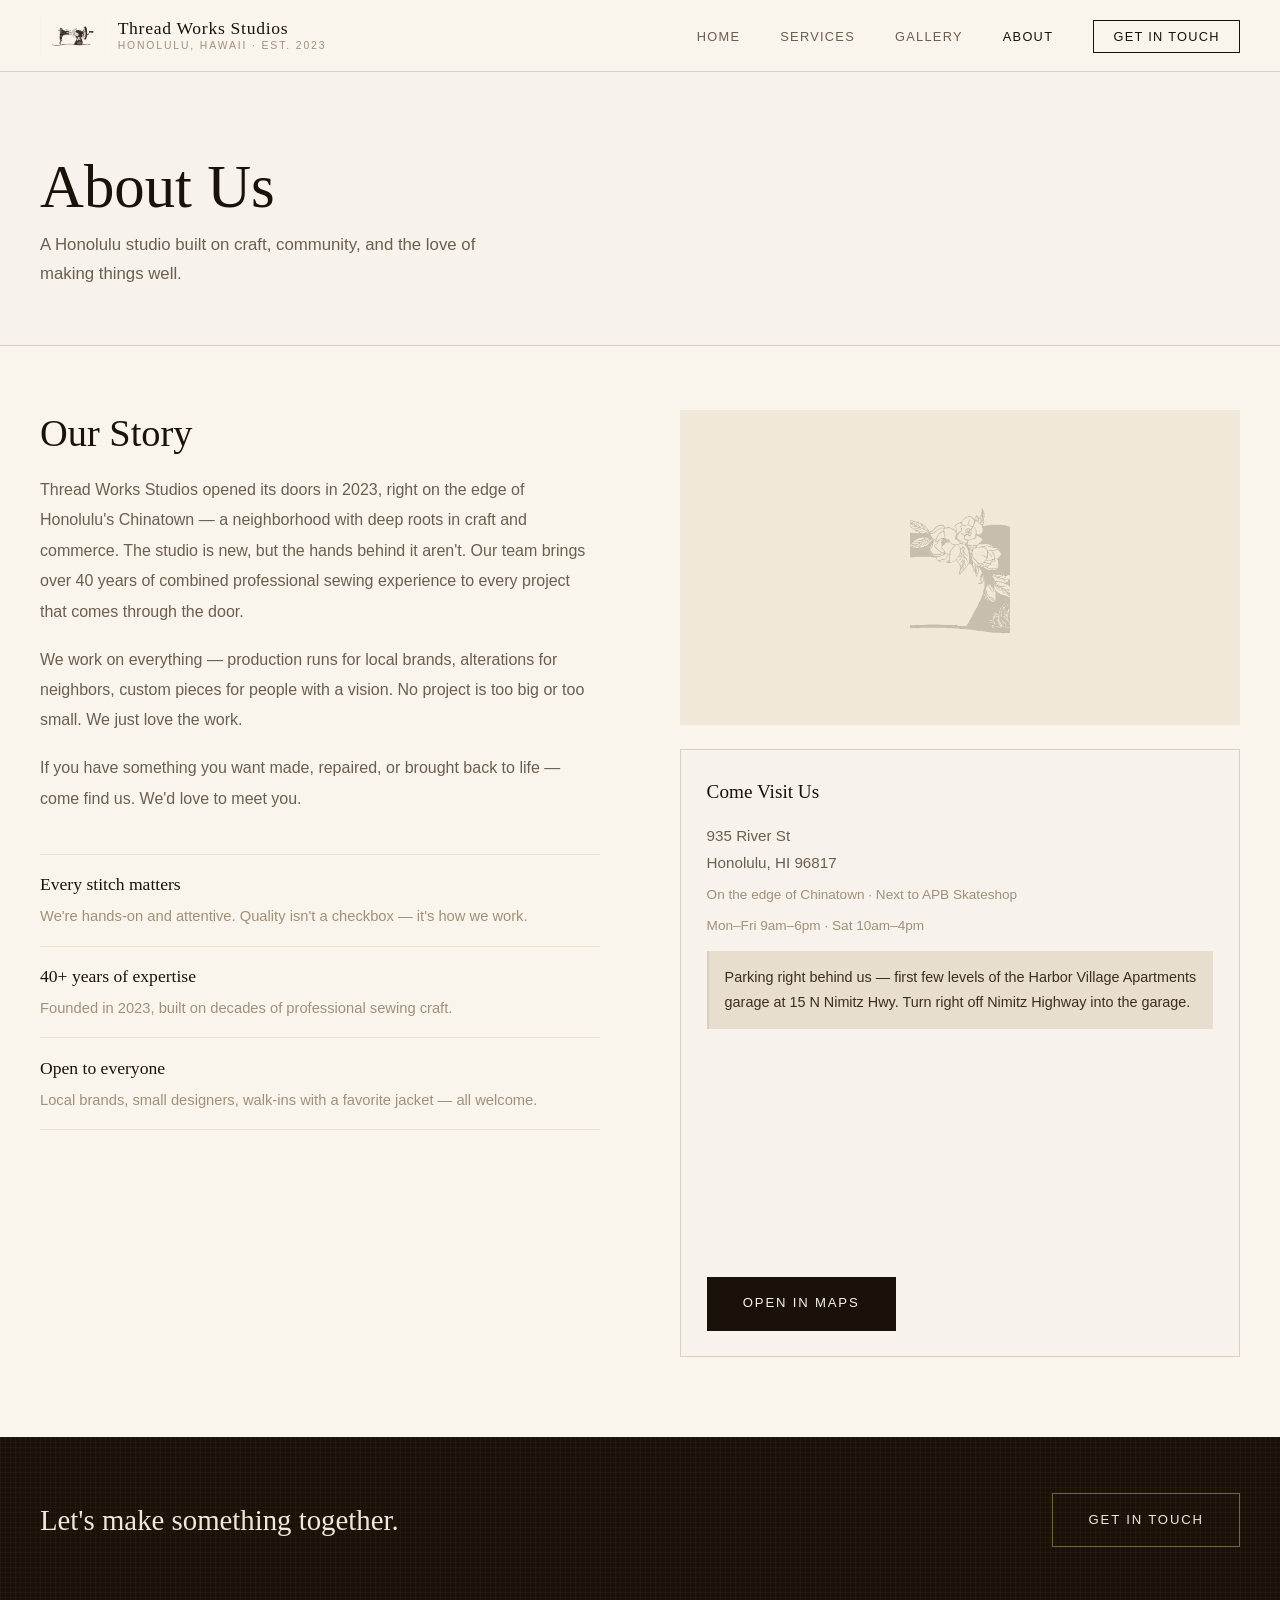
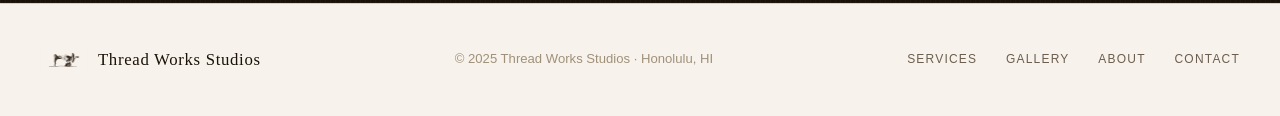
==== commit 12337463: "Add files via upload" ====
--- a/about.html
+++ b/about.html
@@ -57,7 +57,7 @@
       <div>
         <div class="studio-photo">
           <!-- Replace with: <img src="studio-photo.jpg" alt="Thread Works Studios interior" /> -->
-          Add studio photo here
+          <img src="logo-placeholder.png" alt="" style="width:100px;opacity:.5;" />
         </div>
 
         <div class="info-card">
--- a/style.css
+++ b/style.css
@@ -43,7 +43,7 @@
 
 .nav { position:sticky; top:0; z-index:100; background:var(--white); border-bottom:1px solid var(--light-tan); height:var(--nav-h); display:flex; align-items:center; justify-content:space-between; padding:0 2.5rem; }
 .nav-logo { display:flex; align-items:center; gap:.7rem; }
-.nav-logo img { height:44px; width:auto; }
+.nav-logo img { height:44px; width:auto; background:transparent; border:none; box-shadow:none; }
 .nav-logo-text { font-family:var(--serif); font-size:1.1rem; letter-spacing:.04em; color:var(--black); line-height:1.2; }
 .nav-logo-sub { display:block; font-family:var(--sans); font-size:.65rem; letter-spacing:.18em; text-transform:uppercase; color:var(--warm-gray); margin-top:1px; }
 .nav-links { display:flex; align-items:center; gap:2.5rem; }
@@ -60,9 +60,9 @@
 .hero-sub { font-family:var(--sans); font-size:1.05rem; line-height:1.85; color:var(--mid-brown); max-width:420px; }
 .hero-visual { background:var(--off-white); display:flex; align-items:center; justify-content:center; flex-direction:column; gap:1rem; overflow:hidden; }
 .hero-visual img { width:100%; height:100%; object-fit:cover; }
-.hero-img-placeholder { width:100%; height:100%; min-height:480px; display:flex; flex-direction:column; align-items:center; justify-content:center; gap:1rem; background:var(--off-white); color:var(--warm-gray); font-family:var(--sans); font-size:.78rem; letter-spacing:.1em; text-transform:uppercase; }
-
-.local-banner { background:var(--black); padding:1rem 2.5rem; display:flex; align-items:center; justify-content:center; gap:2rem; position:relative; overflow:hidden; }
+.hero-img-placeholder { width:100%; height:100%; min-height:480px; display:flex; flex-direction:column; align-items:center; justify-content:center; gap:1rem; background:var(--off-white); color:var(--warm-gray); font-family:var(--sans); font-size:.72rem; letter-spacing:.1em; text-transform:uppercase; }
+
+.local-banner { background:var(--black); padding:.9rem 1.5rem; display:flex; align-items:center; justify-content:center; gap:1.2rem; position:relative; overflow:hidden; flex-wrap:wrap; }
 .local-banner::before { content:''; position:absolute; inset:0; background-image:repeating-linear-gradient(0deg,rgba(255,255,255,.025) 0px,rgba(255,255,255,.025) 1px,transparent 1px,transparent 5px),repeating-linear-gradient(90deg,rgba(255,255,255,.025) 0px,rgba(255,255,255,.025) 1px,transparent 1px,transparent 5px); }
 .local-banner span { font-family:var(--sans); font-size:.72rem; letter-spacing:.18em; text-transform:uppercase; color:#c8a87a; position:relative; }
 .local-banner .dot { color:#7a6040; font-size:8px; position:relative; }
@@ -92,7 +92,7 @@
 
 .brands-section { padding:3.5rem 2.5rem; border-top:1px solid var(--light-tan); background:var(--cream); }
 .brands-label { font-family:var(--sans); font-size:.72rem; letter-spacing:.18em; text-transform:uppercase; color:var(--warm-gray); text-align:center; display:block; margin-bottom:2.5rem; }
-.brands-grid { display:grid; grid-template-columns:repeat(4,1fr); align-items:center; gap:2rem; max-width:800px; margin:0 auto; }
+.brands-grid { display:grid; grid-template-columns:repeat(4,1fr); align-items:center; gap:2.5rem 2rem; max-width:960px; margin:0 auto; }
 .brand-item { display:flex; align-items:center; justify-content:center; padding:.8rem; filter:grayscale(100%); opacity:.6; transition:opacity .3s, filter .3s; }
 .brand-item:hover { opacity:1; filter:grayscale(0%); }
 .brand-item img { max-height:56px; max-width:100%; width:auto; object-fit:contain; }
@@ -120,14 +120,14 @@
 .service-text ul li::before { content:'—'; position:absolute; left:0; color:var(--light-tan); }
 .service-img { background:var(--off-white); aspect-ratio:4/3; overflow:hidden; }
 .service-img img { width:100%; height:100%; object-fit:cover; }
-.service-img-placeholder { width:100%; height:100%; display:flex; align-items:center; justify-content:center; font-family:var(--sans); font-size:.72rem; letter-spacing:.12em; text-transform:uppercase; color:#c8b090; background:var(--off-white); aspect-ratio:4/3; }
+.service-img-placeholder { width:100%; height:100%; display:flex; flex-direction:column; align-items:center; justify-content:center; gap:.8rem; font-family:var(--sans); font-size:.7rem; letter-spacing:.12em; text-transform:uppercase; color:#c8b090; background:var(--off-white); aspect-ratio:4/3; }
 
 .gallery-section { padding:3.5rem 2.5rem 5rem; background-image:var(--tapa); background-size:18px 18px; }
 .gallery-grid { display:grid; grid-template-columns:repeat(3,1fr); gap:1.2rem; }
 .gallery-item { background:var(--off-white); aspect-ratio:3/4; overflow:hidden; }
 .gallery-item img { width:100%; height:100%; object-fit:cover; transition:transform .5s ease; }
 .gallery-item:hover img { transform:scale(1.03); }
-.gallery-placeholder { width:100%; height:100%; display:flex; align-items:center; justify-content:center; font-family:var(--sans); font-size:.72rem; letter-spacing:.12em; text-transform:uppercase; color:#c8b090; background:var(--off-white); aspect-ratio:3/4; }
+.gallery-placeholder { width:100%; height:100%; display:flex; flex-direction:column; align-items:center; justify-content:center; gap:.8rem; font-family:var(--sans); font-size:.7rem; letter-spacing:.12em; text-transform:uppercase; color:#c8b090; background:var(--off-white); aspect-ratio:3/4; }
 .gallery-caption { font-family:var(--sans); font-size:.88rem; color:var(--mid-brown); padding:.6rem 0 1rem; }
 
 .about-section { padding:4rem 2.5rem 5rem; }
@@ -177,7 +177,7 @@
 .footer { padding:2.5rem; border-top:1px solid var(--light-tan); background:var(--cream); }
 .footer-inner { display:flex; align-items:center; justify-content:space-between; flex-wrap:wrap; gap:1rem; }
 .footer-logo { display:flex; align-items:center; gap:.6rem; }
-.footer-logo img { height:32px; width:auto; }
+.footer-logo img { height:32px; width:auto; background:transparent; border:none; box-shadow:none; }
 .footer-logo-text { font-family:var(--serif); font-size:1.05rem; letter-spacing:.04em; color:var(--black); }
 .footer p { font-family:var(--sans); font-size:.82rem; color:var(--warm-gray); }
 .footer-links { display:flex; gap:1.8rem; }
@@ -189,8 +189,9 @@
   .nav-links { display:none; position:absolute; top:var(--nav-h); left:0; right:0; background:var(--white); border-bottom:1px solid var(--light-tan); flex-direction:column; padding:1.5rem 2.5rem; gap:1.4rem; align-items:flex-start; z-index:99; }
   .nav-links.open { display:flex; }
   .hero { grid-template-columns:1fr; min-height:auto; }
-  .hero-visual { min-height:300px; }
-  .hero-inner { padding:3.5rem 1.5rem; margin:0; max-width:100%; }
+  .hero-visual { min-height:240px; }
+  .hero-inner { padding:3rem 1.5rem; margin:0; max-width:100%; }
+  .hero-img-placeholder { min-height:240px; }
   .services-grid { grid-template-columns:1fr 1fr; }
   .local-section { grid-template-columns:1fr; }
   .stats { grid-template-columns:1fr; }
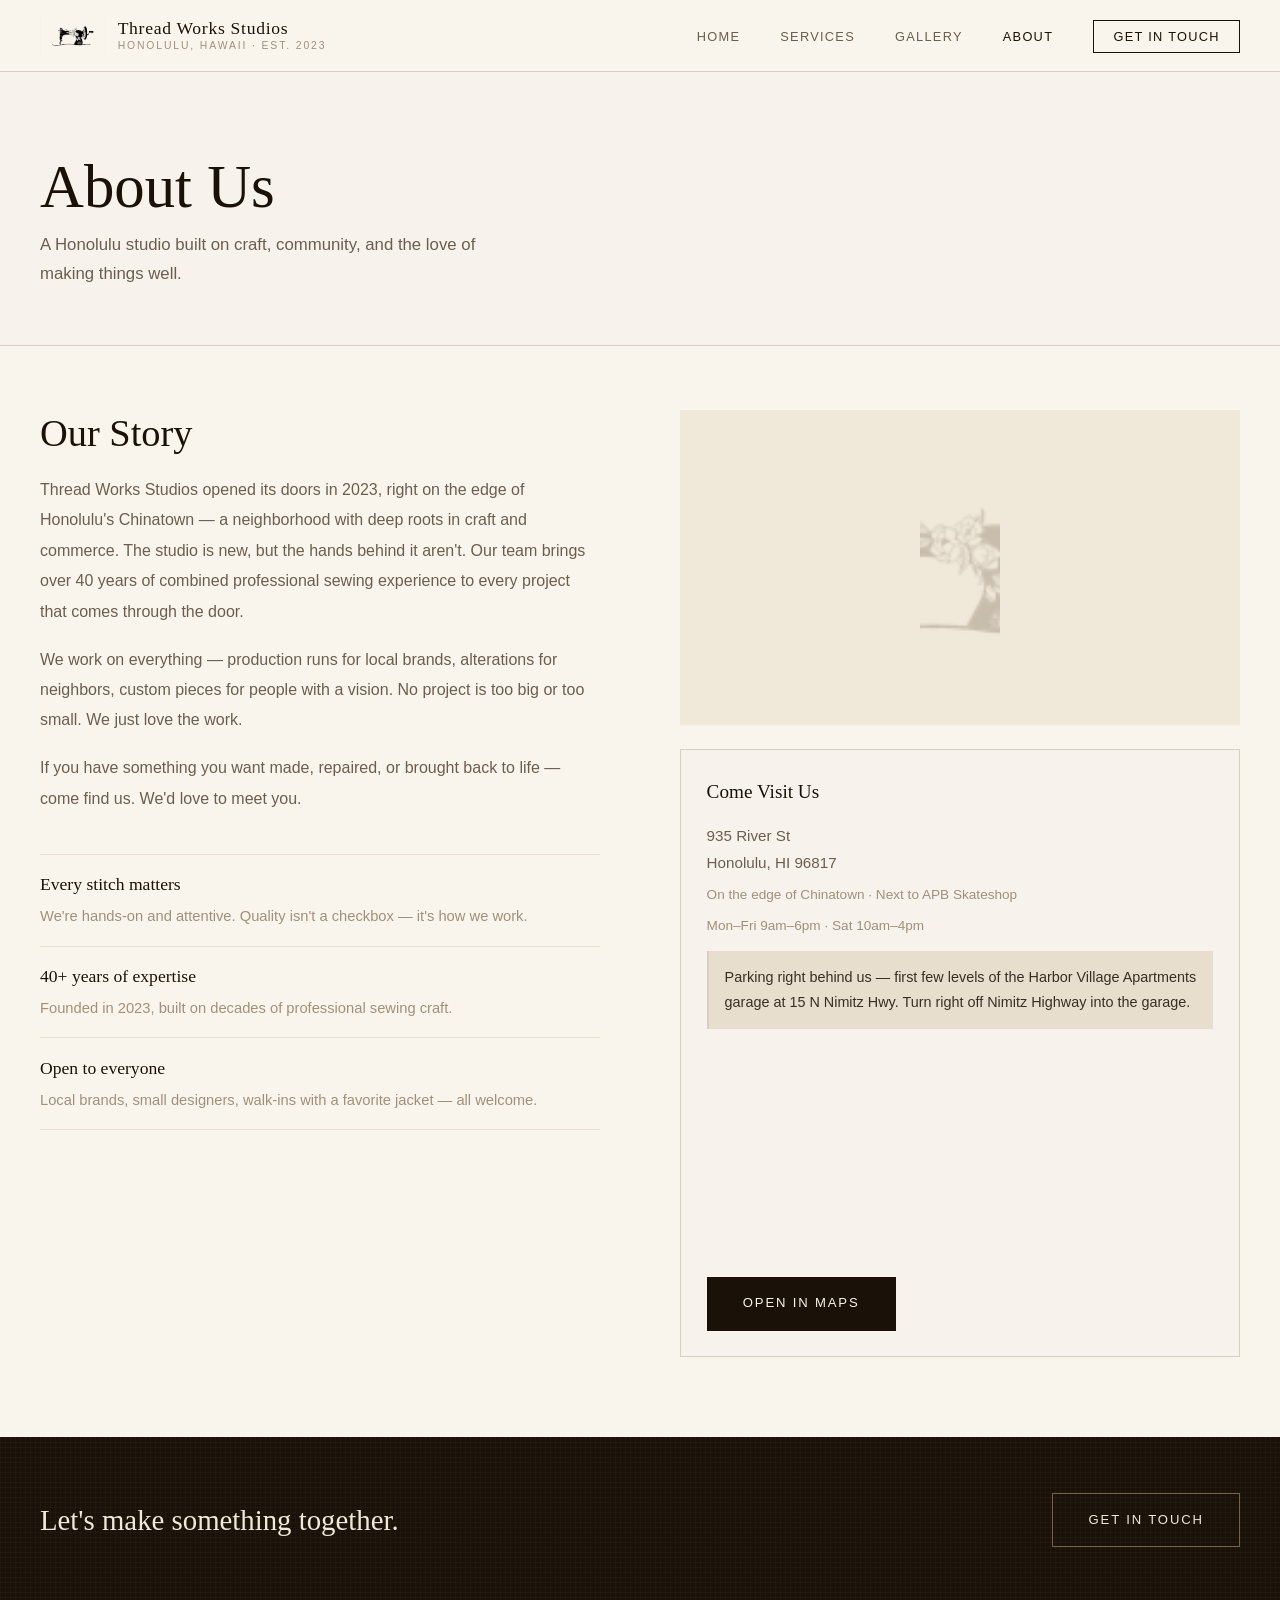
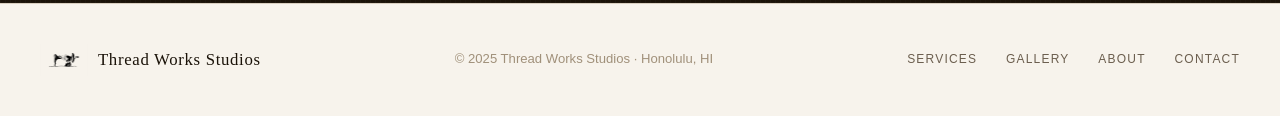
==== commit 0ed70d7a: "Add files via upload" ====
--- a/about.html
+++ b/about.html
@@ -11,7 +11,7 @@
 
     <nav class="nav">
     <a href="index.html" class="nav-logo">
-      <img src="logo-symbol-transparent.png" alt="Thread Works Studios" />
+      <img src="logo-symbol-transparent.png" alt="Thread Works Studios" style="height:44px;width:auto;background:none;border:none;outline:none;box-shadow:none;display:block;" />
       <span class="nav-logo-text">Thread Works Studios<span class="nav-logo-sub">Honolulu, Hawaii · Est. 2023</span></span>
     </a>
     <ul class="nav-links">
@@ -57,7 +57,7 @@
       <div>
         <div class="studio-photo">
           <!-- Replace with: <img src="studio-photo.jpg" alt="Thread Works Studios interior" /> -->
-          <img src="logo-placeholder.png" alt="" style="width:100px;opacity:.5;" />
+          <img src="logo-placeholder.png" alt="" style="width:80px;opacity:.5;" />
         </div>
 
         <div class="info-card">
@@ -94,7 +94,7 @@
     <footer class="footer">
     <div class="footer-inner">
       <div class="footer-logo">
-        <img src="logo-symbol-transparent.png" alt="Thread Works Studios" />
+        <img src="logo-symbol-transparent.png" alt="Thread Works Studios" style="height:32px;width:auto;background:none;border:none;outline:none;box-shadow:none;display:block;" />
         <span class="footer-logo-text">Thread Works Studios</span>
       </div>
       <p>&copy; 2025 Thread Works Studios &middot; Honolulu, HI</p>
--- a/style.css
+++ b/style.css
@@ -43,7 +43,7 @@
 
 .nav { position:sticky; top:0; z-index:100; background:var(--white); border-bottom:1px solid var(--light-tan); height:var(--nav-h); display:flex; align-items:center; justify-content:space-between; padding:0 2.5rem; }
 .nav-logo { display:flex; align-items:center; gap:.7rem; }
-.nav-logo img { height:44px; width:auto; background:transparent; border:none; box-shadow:none; }
+.nav-logo img { height:44px; width:auto; background:transparent !important; border:none !important; outline:none !important; box-shadow:none !important; }
 .nav-logo-text { font-family:var(--serif); font-size:1.1rem; letter-spacing:.04em; color:var(--black); line-height:1.2; }
 .nav-logo-sub { display:block; font-family:var(--sans); font-size:.65rem; letter-spacing:.18em; text-transform:uppercase; color:var(--warm-gray); margin-top:1px; }
 .nav-links { display:flex; align-items:center; gap:2.5rem; }
@@ -119,12 +119,14 @@
 .service-text ul li:last-child { border-bottom:none; }
 .service-text ul li::before { content:'—'; position:absolute; left:0; color:var(--light-tan); }
 .service-img { background:var(--off-white); aspect-ratio:4/3; overflow:hidden; }
+.service-img-placeholder { overflow:visible; }
 .service-img img { width:100%; height:100%; object-fit:cover; }
 .service-img-placeholder { width:100%; height:100%; display:flex; flex-direction:column; align-items:center; justify-content:center; gap:.8rem; font-family:var(--sans); font-size:.7rem; letter-spacing:.12em; text-transform:uppercase; color:#c8b090; background:var(--off-white); aspect-ratio:4/3; }
 
 .gallery-section { padding:3.5rem 2.5rem 5rem; background-image:var(--tapa); background-size:18px 18px; }
 .gallery-grid { display:grid; grid-template-columns:repeat(3,1fr); gap:1.2rem; }
 .gallery-item { background:var(--off-white); aspect-ratio:3/4; overflow:hidden; }
+.gallery-placeholder { overflow:visible; }
 .gallery-item img { width:100%; height:100%; object-fit:cover; transition:transform .5s ease; }
 .gallery-item:hover img { transform:scale(1.03); }
 .gallery-placeholder { width:100%; height:100%; display:flex; flex-direction:column; align-items:center; justify-content:center; gap:.8rem; font-family:var(--sans); font-size:.7rem; letter-spacing:.12em; text-transform:uppercase; color:#c8b090; background:var(--off-white); aspect-ratio:3/4; }
